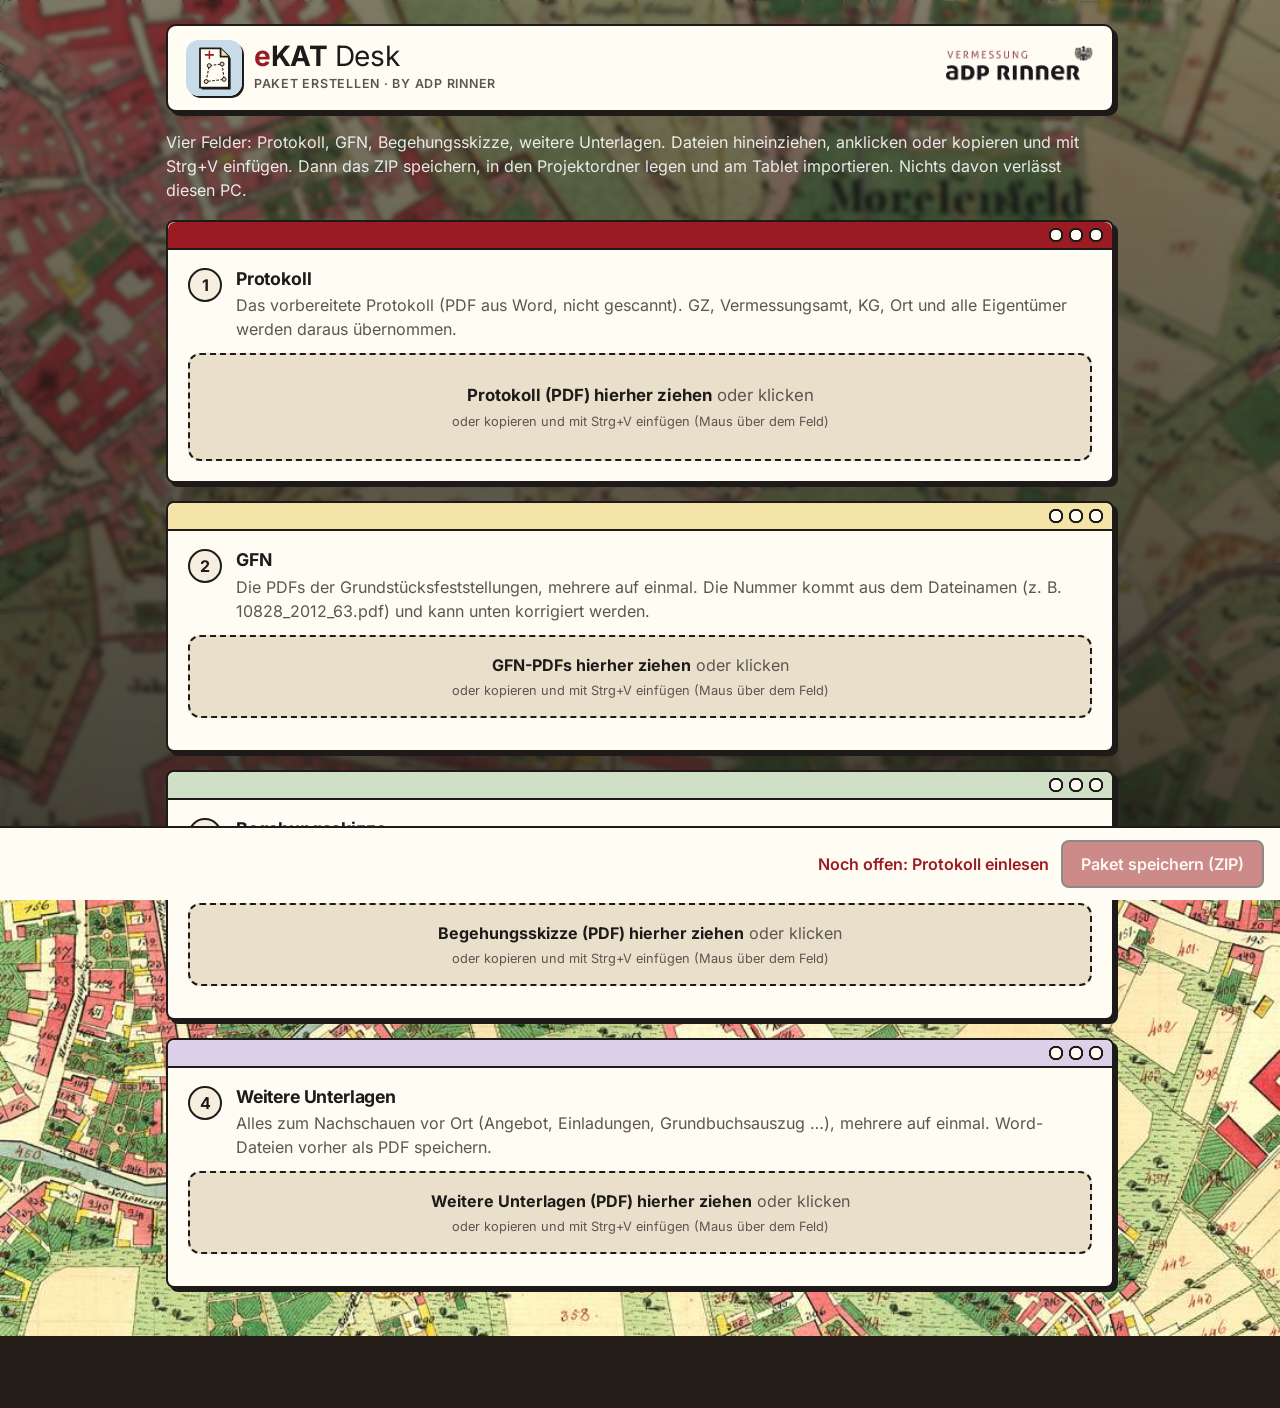
==== buero/index.html @ 71c41624 "Apps umbenannt: eKAT Field und eKAT Desk, neue Logos, by ADP Rinner (0.9.17) Co-Authored-By: Claude " ====
<!doctype html>
<html lang="de" data-theme="light">
<head>
<meta charset="utf-8">
<meta name="viewport" content="width=device-width, initial-scale=1, viewport-fit=cover">
<title>eKAT Desk</title>
<meta name="application-name" content="eKAT Desk">
<meta name="apple-mobile-web-app-title" content="eKAT Desk">
<meta name="theme-color" content="#9b1b22">
<meta name="color-scheme" content="light only">
<link rel="manifest" href="manifest.webmanifest">
<link rel="icon" href="icon.svg" type="image/svg+xml">
<link rel="apple-touch-icon" href="icon-192.png">
<link rel="stylesheet" href="../grenzverhandlung-app-0.1_v2/styles.css">
<link rel="stylesheet" href="../grenzverhandlung-app-0.1_v2/retro.css">
<style>
  body { background: #241c16 url(../grenzverhandlung-app-0.1_v2/assets/hintergrund.jpg) center / cover no-repeat fixed; }
  body::before { content: ""; position: fixed; inset: 0; height: auto; z-index: 0; pointer-events: none; background: linear-gradient(180deg, rgba(20,16,14,.55), rgba(20,16,14,.82)); -webkit-backdrop-filter: blur(2.5px); backdrop-filter: blur(2.5px); }
  .pk { position: relative; z-index: 1; }
  .pk-head { background: var(--surface); border: 2px solid var(--edge); box-shadow: var(--hard); border-radius: var(--radius); padding: 14px 18px; }
  .pk > p.muted { color: rgba(255,255,255,.88); }
  .pk { max-width: 980px; margin: 0 auto; padding: 24px 16px 120px; display: flex; flex-direction: column; gap: 18px; }
  .pk-head { display: flex; gap: 18px; align-items: center; flex-wrap: wrap; }
  .pk-head .brand-row { flex: 1 1 auto; }
  .pk-head h1 { margin: 2px 0 0; font-size: 1.5rem; }
  .pk h2 { margin: 0 0 4px; font-size: 1.1rem; }
  .pk .card { display: flex; flex-direction: column; gap: 12px; }
  .pk-table { width: 100%; border-collapse: collapse; }
  .pk-table th { text-align: left; font-size: .78rem; color: var(--muted); font-weight: 600; padding: 0 6px 4px; }
  .pk-table td { padding: 3px; vertical-align: middle; }
  .pk-table input, .pk-table select { width: 100%; min-height: 40px; padding: 6px 8px; border: 1px solid var(--line); border-radius: 8px; background: var(--surface); color: var(--ink); font: inherit; font-size: .92rem; }
  .pk-table .x { width: 44px; }
  .pk-table .x button { width: 40px; height: 40px; border: 0; background: none; color: var(--muted); cursor: pointer; font-size: 1.1rem; border-radius: 8px; }
  .pk-table .x button:hover { background: var(--crit-soft); color: var(--crit); }
  .drop { border: 2px dashed var(--line); border-radius: 12px; padding: 16px; text-align: center; color: var(--muted); cursor: pointer; background: var(--surface-2); }
  .drop.over { border-color: var(--brand); background: var(--brand-soft); color: var(--ink); }
  .drop strong { color: var(--ink); }
  .file-chip { display: inline-flex; gap: 8px; align-items: center; padding: 6px 10px; border-radius: 99px; background: var(--good-soft); color: var(--good); font-weight: 600; font-size: .85rem; max-width: 100%; overflow: hidden; text-overflow: ellipsis; white-space: nowrap; }
  .pk-bar { position: fixed; left: 0; right: 0; bottom: 0; background: var(--surface); border-top: 1px solid var(--line); padding: 12px 16px calc(env(safe-area-inset-bottom, 0px) + 12px); display: flex; gap: 12px; justify-content: flex-end; align-items: center; z-index: 10; }
  .pk-bar .muted { flex: 1; font-size: .88rem; }
  .pk-err { color: var(--crit); font-weight: 600; }
  .pk-scroll { overflow-x: auto; }
  .pk-scroll .pk-table { min-width: 840px; }
  textarea.paste { width: 100%; min-height: 90px; font: .88rem var(--mono); padding: 8px; border: 1px solid var(--line); border-radius: 8px; background: var(--surface); color: var(--ink); }
  .pk .card > * { align-self: stretch; width: 100%; box-sizing: border-box; }
  .step-h { display: flex; gap: 14px; align-items: flex-start; }
  .step-n { flex: none; width: 34px; height: 34px; border-radius: 50%; display: grid; place-items: center; font-weight: 700; background: var(--surface-2); border: 2px solid var(--edge); }
  .step.done .step-n { background: var(--good); border-color: var(--good); color: #fff; font-size: 0; }
  .step.done .step-n::after { content: "✓"; font-size: 1.05rem; }
  .drop.big { padding: 28px 16px; font-size: 1.05rem; }
  .drop .small { font-size: .85rem; }
  .drop:hover, .drop:focus-visible { border-color: var(--brand); }
  .drop .hint { display: block; font-size: .8rem; margin-top: 4px; }
  .pk-list { list-style: none; margin: 0; padding: 0; display: flex; flex-direction: column; gap: 6px; }
  .pk-list li { display: flex; gap: 8px; align-items: center; padding: 6px 6px 6px 10px; border: 1px solid var(--line); border-radius: 10px; background: var(--surface); flex-wrap: wrap; }
  .pk-list li .tag { font-size: .75rem; font-weight: 700; text-transform: uppercase; letter-spacing: .04em; color: var(--muted); min-width: 70px; }
  .pk-list li input { flex: 1 1 160px; min-height: 40px; padding: 6px 8px; border: 1px solid var(--line); border-radius: 8px; background: var(--surface); color: var(--ink); font: inherit; font-size: .92rem; }
  .pk-list li input.nr { flex: 0 1 190px; font-weight: 600; }
  .pk-list li .fn { font-size: .8rem; color: var(--muted); max-width: 220px; overflow: hidden; text-overflow: ellipsis; white-space: nowrap; }
  .pk-list li button.x { width: 40px; height: 40px; border: 0; background: none; color: var(--muted); cursor: pointer; font-size: 1.1rem; border-radius: 8px; }
  .pk-list li button.x:hover { background: var(--crit-soft); color: var(--crit); }
  .sum { display: grid; grid-template-columns: max-content 1fr; gap: 4px 16px; font-size: .95rem; }
  .sum dt { color: var(--muted); }
  .sum dd { margin: 0; font-weight: 600; }
  .ppl { margin: 8px 0 0; padding-left: 20px; columns: 2; column-gap: 28px; font-size: .9rem; }
  @media (max-width: 640px) { .ppl { columns: 1; } }
  .ppl li { break-inside: avoid; margin-bottom: 2px; }
  .ppl .muted { font-size: .82rem; }
</style>
</head>
<body>
<div class="pk">
  <div class="pk-head">
    <div class="brand-row">
      <div class="ekat"><img src="icon.svg" alt="" width="56" height="56"><div><div class="ekat-name"><span class="ekat-e">e</span>KAT <span class="ekat-app">Desk</span></div><div class="ekat-by">Paket erstellen · by ADP Rinner</div></div></div>
      <img class="adp" src="../grenzverhandlung-app-0.1_v2/assets/logo.png" alt="Vermessung ADP Rinner" width="155" height="46">
    </div>
  </div>
  <p class="muted" style="margin:0">Vier Felder: Protokoll, GFN, Begehungsskizze, weitere Unterlagen. Dateien hineinziehen, anklicken oder kopieren und mit Strg+V einfügen. Dann das ZIP speichern, in den Projektordner legen und am Tablet importieren. Nichts davon verlässt diesen PC.</p>

  <section class="card step" id="st-prot">
    <div class="step-h"><span class="step-n">1</span><div><h2>Protokoll</h2><p class="muted" style="margin:0">Das vorbereitete Protokoll (PDF aus Word, nicht gescannt). GZ, Vermessungsamt, KG, Ort und alle Eigentümer werden daraus übernommen.</p></div></div>
    <div class="drop big" id="drop-prot"><strong>Protokoll (PDF) hierher ziehen</strong> oder klicken</div>
    <div id="prot-sum" hidden></div>
  </section>

  <section class="card step" id="st-gfn">
    <div class="step-h"><span class="step-n">2</span><div><h2>GFN</h2><p class="muted" style="margin:0">Die PDFs der Grundstücksfeststellungen, mehrere auf einmal. Die Nummer kommt aus dem Dateinamen (z. B. 10828_2012_63.pdf) und kann unten korrigiert werden.</p></div></div>
    <div class="drop" id="drop-beh"><strong>GFN-PDFs hierher ziehen</strong> oder klicken</div>
    <ul class="pk-list" id="beh"></ul>
  </section>

  <section class="card step" id="st-sk">
    <div class="step-h"><span class="step-n">3</span><div><h2>Begehungsskizze</h2><p class="muted" style="margin:0">Eine PDF, auf der am Tablet gezeichnet wird. Optional: ohne Skizze wird am Tablet auf einem leeren Blatt gezeichnet.</p></div></div>
    <div class="drop" id="drop-sk"><strong>Begehungsskizze (PDF) hierher ziehen</strong> oder klicken</div>
    <ul class="pk-list" id="sk"></ul>
  </section>

  <section class="card step" id="st-unt">
    <div class="step-h"><span class="step-n">4</span><div><h2>Weitere Unterlagen</h2><p class="muted" style="margin:0">Alles zum Nachschauen vor Ort (Angebot, Einladungen, Grundbuchsauszug …), mehrere auf einmal. Word-Dateien vorher als PDF speichern.</p></div></div>
    <div class="drop" id="drop-unt"><strong>Weitere Unterlagen (PDF) hierher ziehen</strong> oder klicken</div>
    <ul class="pk-list" id="unt"></ul>
  </section>
</div>
<div class="pk-bar">
  <span class="muted" id="status">Zuerst das Protokoll einlesen.</span>
  <button class="btn ghost" type="button" id="neu" hidden>Nächstes Paket</button>
  <button class="btn primary" type="button" id="save">Paket speichern (ZIP)</button>
</div>
<div id="toast" class="toast" role="status" aria-live="polite" hidden></div>
<script src="../grenzverhandlung-app-0.1_v2/libs/jszip.min.js"></script>
<script src="../grenzverhandlung-app-0.1_v2/libs/pdf.min.js"></script>
<script src="../grenzverhandlung-app-0.1_v2/paket.js"></script>
</body>
</html>
---- grenzverhandlung-app-0.1_v2/styles.css ----
/* ADP Rinner – Digitale Grenzverhandlung
   Layout: weiße Kopfzeile mit Logo, Ablauf-Leiste links, Inhalt als Karten, feste Aktionsleiste unten.
   Firmenfarben: Rot, Schwarz, warmes Grau; Rot nur für Aktionen, Grenzpunkte und Hinweise. */
@font-face { font-family: "Inter"; font-weight: 400; font-style: normal; font-display: swap; src: url(fonts/inter-latin-400-normal.woff2) format("woff2"); }
@font-face { font-family: "Inter"; font-weight: 600; font-style: normal; font-display: swap; src: url(fonts/inter-latin-600-normal.woff2) format("woff2"); }
@font-face { font-family: "Inter"; font-weight: 700; font-style: normal; font-display: swap; src: url(fonts/inter-latin-700-normal.woff2) format("woff2"); }

:root {
  --brand: #9b1b22;
  --brand-ink: #ffffff;
  --brand-soft: #f7e8e9;
  --brand-line: #e7c3c6;
  --bg: #f3f2ef;
  --surface: #ffffff;
  --surface-2: #faf9f7;
  --ink: #1a1a1a;
  --muted: #5f5c58;
  --line: #e0ddd8;
  --good: #1d7a43;
  --good-soft: #e4f3ea;
  --warn: #9a5b00;
  --warn-soft: #fcf0dc;
  --crit: #b3261e;
  --crit-soft: #fbe5e3;
  --info-soft: #eef1f3;
  --shadow: 0 1px 2px rgba(26,26,26,.06), 0 4px 16px rgba(26,26,26,.06);
  --font: "Inter", system-ui, -apple-system, "Segoe UI", Roboto, sans-serif;
  --mono: ui-monospace, "Roboto Mono", "Cascadia Mono", Consolas, monospace;
  --radius: 14px;
  color-scheme: light;
}
@media (prefers-color-scheme: dark) {
  :root:not([data-theme="light"]) {
    --brand: #e0575f; --brand-ink: #1a0d0e; --brand-soft: #3a1c1f; --brand-line: #6a2c31;
    --bg: #141414; --surface: #1e1e1e; --surface-2: #232322; --ink: #f1efec; --muted: #b3aea8; --line: #34322f;
    --good: #6fd096; --good-soft: #17301f; --warn: #f0b45a; --warn-soft: #3a2b12; --crit: #ff8a80; --crit-soft: #3d1b1b; --info-soft: #262a2d;
    --shadow: 0 1px 2px rgba(0,0,0,.4), 0 4px 16px rgba(0,0,0,.3);
    color-scheme: dark;
  }
}
:root[data-theme="dark"] {
  --brand: #e0575f; --brand-ink: #1a0d0e; --brand-soft: #3a1c1f; --brand-line: #6a2c31;
  --bg: #141414; --surface: #1e1e1e; --surface-2: #232322; --ink: #f1efec; --muted: #b3aea8; --line: #34322f;
  --good: #6fd096; --good-soft: #17301f; --warn: #f0b45a; --warn-soft: #3a2b12; --crit: #ff8a80; --crit-soft: #3d1b1b; --info-soft: #262a2d;
  --shadow: 0 1px 2px rgba(0,0,0,.4), 0 4px 16px rgba(0,0,0,.3);
  color-scheme: dark;
}

* { box-sizing: border-box; }
html { height: 100%; }
body { min-height: 100%; }
body { margin: 0; background: var(--bg); color: var(--ink); font: 16px/1.5 var(--font); -webkit-tap-highlight-color: transparent; -webkit-font-smoothing: antialiased; }
button, input, select, textarea { font: inherit; color: inherit; }
:focus-visible { outline: 3px solid var(--brand); outline-offset: 2px; }
[hidden] { display: none !important; }
h1, h2, h3 { line-height: 1.2; text-wrap: balance; margin: 0; letter-spacing: -0.01em; }
h1 { font-size: 1.75rem; font-weight: 700; }
h2 { font-size: 1.2rem; font-weight: 700; }
h3 { font-size: 1rem; font-weight: 600; }
p { margin: 0; }
.muted { color: var(--muted); }
.mono { font-family: var(--mono); font-variant-numeric: tabular-nums; }
.eyebrow { font-size: .72rem; font-weight: 700; letter-spacing: .1em; text-transform: uppercase; color: var(--brand); }
svg { flex: none; }

/* ---------- Kopfzeile ---------- */
.topbar { position: sticky; top: env(safe-area-inset-top, 0px); z-index: 30; display: flex; align-items: center; gap: 14px;
  padding: 10px max(16px, env(safe-area-inset-right, 0px)) 10px max(16px, env(safe-area-inset-left, 0px));
  background: var(--surface); border-bottom: 1px solid var(--line); }
body::before { content: ""; position: fixed; inset: 0 0 auto; height: env(safe-area-inset-top, 0px); z-index: 31; background: var(--surface); }
.is-start .topbar, .is-start .stepper, .is-start .actionbar { display: none !important; }
.icon-btn { width: 44px; height: 44px; border-radius: 12px; border: 1px solid var(--line); background: var(--surface); display: grid; place-items: center; cursor: pointer; }
.icon-btn:hover { border-color: var(--brand); color: var(--brand); }
.logo-chip { background: #fff; border-radius: 8px; padding: 4px 6px; display: inline-flex; }
.logo-chip img { height: 34px; width: auto; display: block; }
.topbar-title { display: flex; flex-direction: column; min-width: 0; flex: 1; padding-left: 14px; border-left: 1px solid var(--line); }
.topbar-title strong { font-size: 1.05rem; white-space: nowrap; overflow: hidden; text-overflow: ellipsis; }
.topbar-title span { font-size: .85rem; white-space: nowrap; overflow: hidden; text-overflow: ellipsis; }
.net { display: inline-flex; align-items: center; gap: 6px; font-size: .8rem; color: var(--muted); }
.net .dot { width: 10px; height: 10px; border-radius: 50%; background: var(--good); }
.net.off .dot { background: var(--warn); }
@media (max-width: 720px) { .logo-chip { display: none; } .topbar-title { border-left: 0; padding-left: 0; } .net-label { display: none; } }

/* ---------- Grundlayout ---------- */
.shell { display: flex; min-height: calc(100% - 66px); }
.stepper { flex: none; width: 272px; padding: 18px 12px 120px; border-right: 1px solid var(--line); background: var(--surface); display: flex; flex-direction: column; gap: 2px; position: sticky; top: 66px; align-self: flex-start; height: calc(100vh - 66px); overflow-y: auto; }
.stepper .progress { margin: 0 8px 14px; }
.stepper .progress-label { display: flex; justify-content: space-between; font-size: .8rem; color: var(--muted); margin-bottom: 6px; }
.bar { height: 8px; border-radius: 99px; background: var(--line); overflow: hidden; }
.bar > span { display: block; height: 100%; background: var(--brand); border-radius: 99px; transition: width .3s; }
.step { position: relative; display: flex; align-items: center; gap: 12px; text-align: left; min-height: 54px; padding: 8px 10px; border: 0; border-radius: 12px; background: transparent; cursor: pointer; }
.step:hover { background: var(--surface-2); }
.step .ico { width: 36px; height: 36px; border-radius: 10px; display: grid; place-items: center; background: var(--surface-2); border: 1px solid var(--line); color: var(--muted); }
.step .ico svg { width: 20px; height: 20px; }
.step .txt { display: flex; flex-direction: column; min-width: 0; }
.step .txt b { font-weight: 600; font-size: .95rem; }
.step .txt small { color: var(--muted); font-size: .78rem; white-space: nowrap; overflow: hidden; text-overflow: ellipsis; }
.step.on { background: var(--brand-soft); }
.step.on .ico { background: var(--brand); border-color: var(--brand); color: var(--brand-ink); }
.step.on .txt b { color: var(--brand); }
.step.done .ico { background: var(--good-soft); border-color: transparent; color: var(--good); }
.step .tick { position: absolute; left: 36px; top: 6px; width: 16px; height: 16px; border-radius: 50%; background: var(--good); color: #fff; font-size: 10px; display: none; place-items: center; font-weight: 800; }
.step.done .tick { display: grid; }
.main { flex: 1; min-width: 0; padding-block: 24px 120px; padding-left: max(16px, env(safe-area-inset-left, 0px)); padding-right: max(16px, env(safe-area-inset-right, 0px)); }
.main > .page { max-width: 1080px; margin: 0 auto; display: flex; flex-direction: column; gap: 18px; }
@media (min-width: 821px) { .main { padding-left: 32px; padding-right: max(32px, env(safe-area-inset-right, 0px)); } }
@media (max-width: 820px) {
  .shell { flex-direction: column; }
  .stepper { position: static; height: auto; width: auto; align-self: stretch; flex-direction: row; overflow-x: auto; border-right: 0; border-bottom: 1px solid var(--line); padding: 8px 12px; }
  .stepper .progress { display: none; }
  .step { flex: none; min-height: 48px; }
  .step .txt small { display: none; }
}

/* ---------- Aktionsleiste ---------- */
.actionbar { position: fixed; left: 0; right: 0; bottom: 0; z-index: 25; display: flex; align-items: center; justify-content: space-between; gap: 12px;
  padding: 12px max(16px, env(safe-area-inset-right, 0px)) calc(12px + env(safe-area-inset-bottom, 0px)) max(16px, env(safe-area-inset-left, 0px));
  background: color-mix(in srgb, var(--surface) 92%, transparent); backdrop-filter: blur(8px); border-top: 1px solid var(--line); }
@media (min-width: 821px) { .actionbar { left: 272px; } }
.actionbar .muted { font-size: .9rem; text-align: center; flex: 1; }

/* ---------- Bausteine ---------- */
.page-head { display: flex; flex-wrap: wrap; justify-content: space-between; align-items: flex-end; gap: 12px; }
.page-head .lead { color: var(--muted); max-width: 68ch; margin-top: 6px; }
.card { background: var(--surface); border: 1px solid var(--line); border-radius: var(--radius); padding: 20px; box-shadow: var(--shadow); }
.card.flat { box-shadow: none; }
.card-head { display: flex; justify-content: space-between; align-items: center; gap: 12px; margin-bottom: 14px; flex-wrap: wrap; }
.stack { display: flex; flex-direction: column; gap: 14px; }
.row { display: flex; flex-wrap: wrap; gap: 10px; align-items: center; }
.grid2 { display: grid; grid-template-columns: repeat(auto-fill, minmax(min(100%, 380px), 1fr)); gap: 14px; }
.grid3 { display: grid; grid-template-columns: repeat(auto-fill, minmax(min(100%, 230px), 1fr)); gap: 14px; }
.grid4 { display: grid; grid-template-columns: repeat(auto-fill, minmax(min(100%, 200px), 1fr)); gap: 14px; }

.btn { min-height: 46px; padding: 10px 18px; border-radius: 12px; border: 1px solid var(--line); background: var(--surface); cursor: pointer; font-weight: 600; display: inline-flex; align-items: center; justify-content: center; gap: 8px; text-decoration: none; color: var(--ink); white-space: nowrap; }
.btn:hover { border-color: var(--ink); }
.btn svg { width: 18px; height: 18px; }
.btn.primary { background: var(--brand); border-color: var(--brand); color: var(--brand-ink); }
.btn.primary:hover { filter: brightness(1.08); }
.btn.dark { background: var(--ink); border-color: var(--ink); color: var(--surface); }
.btn.ghost { background: transparent; }
.btn.danger { border-color: var(--crit); color: var(--crit); background: transparent; }
.btn.big { min-height: 56px; padding: 14px 24px; font-size: 1.05rem; border-radius: 14px; }
.btn.icon { width: 46px; padding: 0; font-size: 1.3rem; }
.btn.small { min-height: 38px; padding: 6px 12px; font-size: .9rem; border-radius: 10px; }
.btn:disabled { opacity: .45; cursor: not-allowed; filter: none; }

.pill { display: inline-flex; align-items: center; gap: 6px; padding: 4px 11px; border-radius: 999px; font-size: .78rem; font-weight: 700; background: var(--info-soft); color: var(--muted); white-space: nowrap; }
.pill::before { content: ""; width: 7px; height: 7px; border-radius: 50%; background: currentColor; }
.pill.good { background: var(--good-soft); color: var(--good); }
.pill.warn { background: var(--warn-soft); color: var(--warn); }
.pill.crit { background: var(--crit-soft); color: var(--crit); }
.pill.brand { background: var(--brand-soft); color: var(--brand); }

.notice { display: flex; gap: 12px; align-items: flex-start; border-radius: 12px; padding: 14px 16px; background: var(--warn-soft); }
.notice.info { background: var(--info-soft); }
.notice.good { background: var(--good-soft); }
.notice.brand { background: var(--brand-soft); }
.notice svg { width: 22px; height: 22px; margin-top: 1px; }
.notice > div { display: flex; flex-direction: column; gap: 4px; min-width: 0; }

/* Formulare */
.form-grid { display: grid; grid-template-columns: repeat(auto-fill, minmax(min(100%, 220px), 1fr)); gap: 14px 16px; }
.field { display: flex; flex-direction: column; gap: 5px; min-width: 0; }
.field label, .lbl { font-size: .78rem; font-weight: 600; color: var(--muted); letter-spacing: .02em; }
input[type=text], input[type=date], input[type=time], select, textarea { width: 100%; min-height: 46px; padding: 10px 12px; border: 1px solid var(--line); border-radius: 10px; background: var(--surface); }
input:focus, select:focus, textarea:focus { border-color: var(--brand); outline: none; box-shadow: 0 0 0 3px var(--brand-soft); }
textarea { min-height: 130px; resize: vertical; line-height: 1.55; }
input:disabled, select:disabled, textarea:disabled { background: var(--surface-2); color: var(--muted); }
.check { display: inline-flex; align-items: center; gap: 10px; min-height: 44px; cursor: pointer; font-weight: 500; }
.check input { width: 22px; height: 22px; accent-color: var(--brand); }
.check.small { font-size: .9rem; }
.inline-time { display: flex; gap: 8px; }
.inline-time input { flex: 1; }

/* Schalter */
.switch { position: relative; display: inline-flex; align-items: center; gap: 10px; cursor: pointer; font-weight: 600; min-height: 44px; }
.switch input { position: absolute; opacity: 0; width: 1px; height: 1px; }
.switch .track { width: 52px; height: 30px; border-radius: 99px; background: var(--line); position: relative; transition: background .15s; flex: none; }
.switch .track::after { content: ""; position: absolute; left: 3px; top: 3px; width: 24px; height: 24px; border-radius: 50%; background: #fff; box-shadow: 0 1px 3px rgba(0,0,0,.3); transition: transform .15s; }
.switch input:checked + .track { background: var(--good); }
.switch input:checked + .track::after { transform: translateX(22px); }
.switch input:focus-visible + .track { outline: 3px solid var(--brand); outline-offset: 2px; }
.switch input:disabled + .track { opacity: .5; }

/* Segmente */
.seg { display: inline-flex; border: 1px solid var(--line); border-radius: 12px; overflow: hidden; background: var(--surface); }
.seg button { min-height: 44px; min-width: 46px; padding: 6px 12px; border: 0; background: transparent; cursor: pointer; font-weight: 600; display: inline-flex; align-items: center; gap: 6px; }
.seg button svg { width: 18px; height: 18px; }
.seg button + button { border-left: 1px solid var(--line); }
.seg button.on { background: var(--ink); color: var(--surface); }
.seg button:disabled { opacity: .5; cursor: not-allowed; }

/* ---------- Startbildschirm ---------- */
.start { position: fixed; inset: 0; overflow-y: auto; background: #241c16 url(assets/hintergrund.jpg) center / cover no-repeat; }
.start::before { content: ""; position: fixed; inset: 0; background: linear-gradient(180deg, rgba(20,16,14,.55), rgba(20,16,14,.82)); pointer-events: none; }
.start-inner { position: relative; min-height: 100%; display: flex; flex-direction: column; align-items: center; justify-content: center; gap: 20px;
  padding: calc(env(safe-area-inset-top, 0px) + 32px) max(16px, env(safe-area-inset-right, 0px)) calc(env(safe-area-inset-bottom, 0px) + 32px) max(16px, env(safe-area-inset-left, 0px)); }
.start-card { width: min(720px, 100%); background: rgba(255,255,255,.97); color: #1a1a1a; border-radius: 20px; box-shadow: 0 24px 60px rgba(0,0,0,.45); overflow: hidden; }
.start-card .head { padding: 28px 28px 20px; border-top: 6px solid #9b1b22; display: flex; flex-direction: column; gap: 14px; }
.start-card .head img { width: 240px; max-width: 70%; height: auto; }
.start-card h1 { color: #1a1a1a; font-size: 1.6rem; }
.start-card .muted { color: #5f5c58; }
.start-card .list { padding: 0 20px 8px; display: flex; flex-direction: column; gap: 10px; max-height: 46vh; overflow-y: auto; }
.gz-item { display: grid; grid-template-columns: auto 1fr auto; gap: 14px; align-items: center; width: 100%; text-align: left; padding: 14px 16px; border-radius: 14px; border: 1px solid #e0ddd8; background: #fff; cursor: pointer; color: #1a1a1a; }
.gz-item:hover { border-color: #9b1b22; box-shadow: 0 0 0 3px #f7e8e9; }
.gz-item .gz-badge { width: 52px; height: 52px; border-radius: 12px; background: #f7e8e9; color: #9b1b22; display: grid; place-items: center; }
.gz-item .gz-badge svg { width: 26px; height: 26px; }
.gz-item .gz { font-family: var(--mono); font-weight: 700; font-size: 1.2rem; }
.gz-item .meta { font-size: .88rem; color: #5f5c58; }
.gz-item .pill { justify-self: end; }
.start-card .foot { padding: 16px 20px 22px; display: flex; flex-wrap: wrap; gap: 10px; border-top: 1px solid #eeeae5; background: #faf9f7; }
.start-card .foot .btn { color: #1a1a1a; background: #fff; border-color: #e0ddd8; }
.start-card .foot .btn.primary { background: #9b1b22; border-color: #9b1b22; color: #fff; }
.start-card .empty { margin: 0 20px 12px; padding: 22px; border: 2px dashed #e0ddd8; border-radius: 14px; color: #5f5c58; text-align: center; }
.start-note { color: rgba(255,255,255,.8); font-size: .85rem; text-align: center; max-width: 60ch; }
.start-note a { color: #fff; }
.start details { width: min(720px, 100%); color: #fff; }
.start details summary { cursor: pointer; font-weight: 600; text-align: center; }
.start details .card { margin-top: 10px; color: var(--ink); }

/* ---------- Übersicht ---------- */
.hero { display: grid; grid-template-columns: minmax(0, 1.4fr) minmax(0, 1fr); gap: 0; padding: 0; overflow: hidden; }
.hero .info { padding: 24px; display: flex; flex-direction: column; gap: 14px; }
.hero .gzbig { font-family: var(--mono); font-size: 2rem; font-weight: 700; letter-spacing: -0.02em; }
.hero dl { display: grid; grid-template-columns: auto 1fr; gap: 6px 16px; margin: 0; font-size: .95rem; }
.hero dt { color: var(--muted); }
.hero dd { margin: 0; font-weight: 600; }
.hero .preview { background: var(--surface-2); border-left: 1px solid var(--line); display: grid; place-items: center; min-height: 240px; cursor: pointer; position: relative; }
.hero .preview img { width: 100%; height: 100%; object-fit: contain; padding: 12px; }
.hero .preview .cap { position: absolute; left: 12px; bottom: 12px; }
@media (max-width: 720px) { .hero { grid-template-columns: 1fr; } .hero .preview { border-left: 0; border-top: 1px solid var(--line); } }
.tile { display: flex; flex-direction: column; gap: 10px; text-align: left; cursor: pointer; border: 1px solid var(--line); }
.tile:hover { border-color: var(--ink); }
.tile .top { display: flex; justify-content: space-between; align-items: center; color: var(--muted); font-size: .85rem; font-weight: 600; }
.tile .top svg { width: 20px; height: 20px; }
.tile .num { font-size: 2rem; font-weight: 700; font-variant-numeric: tabular-nums; line-height: 1; }
.tile .num small { font-size: 1rem; color: var(--muted); font-weight: 600; }
.tile.ok .num { color: var(--good); }
.timeline { list-style: none; margin: 0; padding: 0; display: flex; flex-direction: column; }
.timeline li { display: grid; grid-template-columns: 74px 1fr; gap: 12px; padding: 8px 0; border-bottom: 1px solid var(--line); font-size: .92rem; }
.timeline li:last-child { border-bottom: 0; }
.timeline time { color: var(--muted); font-variant-numeric: tabular-nums; }

/* ---------- Personen ---------- */
.person { display: flex; flex-direction: column; gap: 14px; }
.person.absent { opacity: .82; }
.person .who { display: flex; gap: 14px; align-items: center; min-width: 0; }
.avatar { width: 48px; height: 48px; border-radius: 50%; display: grid; place-items: center; font-weight: 700; background: var(--brand-soft); color: var(--brand); flex: none; }
.avatar.rep { background: var(--info-soft); color: var(--muted); }
.person .name { font-weight: 700; font-size: 1.05rem; }
.person .sub { color: var(--muted); font-size: .88rem; }
.person .controls { display: flex; flex-wrap: wrap; gap: 12px 18px; align-items: center; padding-top: 12px; border-top: 1px solid var(--line); }
.person .controls .lbl { margin-right: 4px; }
.person .edit { display: grid; grid-template-columns: repeat(auto-fill, minmax(min(100%, 160px), 1fr)); gap: 10px; }

/* ---------- Behelfe ---------- */
.doc-card { display: flex; flex-direction: column; padding: 0; overflow: hidden; }
.doc-card .thumbwrap { aspect-ratio: 4 / 3; background: var(--surface-2); border-bottom: 1px solid var(--line); display: grid; place-items: center; cursor: zoom-in; position: relative; }
.doc-card .thumbwrap img { width: 100%; height: 100%; object-fit: contain; padding: 10px; }
.doc-card .thumbwrap .open { position: absolute; right: 10px; bottom: 10px; }
.doc-card .body { padding: 14px 16px 16px; display: flex; flex-direction: column; gap: 6px; }
.doc-card .gfn { font-family: var(--mono); font-weight: 700; font-size: 1.1rem; }
.doc-card.add { align-items: center; justify-content: center; min-height: 260px; border: 2px dashed var(--line); box-shadow: none; background: transparent; cursor: pointer; color: var(--muted); font-weight: 600; gap: 8px; }

/* ---------- Skizze ---------- */
.sketch-preview { background: var(--surface-2); border-radius: 12px; border: 1px solid var(--line); display: grid; place-items: center; cursor: pointer; overflow: hidden; }
.sketch-preview img { width: 100%; height: auto; display: block; }
.legend { display: flex; flex-wrap: wrap; gap: 8px; }
.legend span { font-size: .82rem; padding: 4px 10px; border-radius: 99px; background: var(--surface-2); border: 1px solid var(--line); }

/* Prüfliste */
.checklist { list-style: none; margin: 0; padding: 0; display: grid; grid-template-columns: repeat(auto-fill, minmax(min(100%, 320px), 1fr)); gap: 8px; }
.checklist li { display: flex; gap: 10px; align-items: center; padding: 10px 12px; border-radius: 10px; background: var(--surface-2); border: 1px solid var(--line); }
.checklist li button { margin-left: auto; }
.checklist .mark { flex: none; width: 24px; height: 24px; border-radius: 50%; display: grid; place-items: center; font-size: .8rem; font-weight: 800; color: #fff; }
.checklist li.ok .mark { background: var(--good); }
.checklist li.bad .mark { background: var(--crit); }

/* Zustimmung */
.owner { display: grid; grid-template-columns: minmax(0, 1fr) auto; gap: 14px; align-items: center; }
.owner .actions { display: flex; flex-wrap: wrap; gap: 8px; justify-content: flex-end; }
@media (max-width: 760px) { .owner { grid-template-columns: 1fr; } .owner .actions { justify-content: flex-start; } }
.steps-visual { display: grid; grid-template-columns: repeat(auto-fit, minmax(min(100%, 200px), 1fr)); gap: 12px; counter-reset: s; list-style: none; padding: 0; margin: 0; }
.steps-visual li { counter-increment: s; background: var(--surface); border: 1px solid var(--line); border-radius: 12px; padding: 14px; display: flex; flex-direction: column; gap: 6px; font-size: .92rem; }
.steps-visual li::before { content: counter(s); width: 28px; height: 28px; border-radius: 50%; background: var(--ink); color: var(--surface); display: grid; place-items: center; font-weight: 700; font-size: .85rem; }
.hash { font-family: var(--mono); font-size: .8rem; word-break: break-all; }
.panel { border: 2px solid var(--brand); }
.kv { width: 100%; border-collapse: collapse; }
.kv th, .kv td { text-align: left; padding: 10px 0; border-bottom: 1px solid var(--line); vertical-align: top; }
.kv th { width: 200px; color: var(--muted); font-weight: 600; font-size: .9rem; }
.kv tr:last-child th, .kv tr:last-child td { border-bottom: 0; }

/* ---------- Viewer ---------- */
.viewer { position: fixed; inset: 0; z-index: 50; background: #5d5a56; display: flex; flex-direction: column; }
.viewer-bar, .viewer-tools { display: flex; flex-wrap: wrap; gap: 8px; align-items: center; background: var(--surface); border-bottom: 1px solid var(--line);
  padding: 8px max(12px, env(safe-area-inset-right, 0px)) 8px max(12px, env(safe-area-inset-left, 0px)); }
.viewer-bar { padding-top: calc(env(safe-area-inset-top, 0px) + 8px); }
.v-title { flex: 1; min-width: 120px; white-space: nowrap; overflow: hidden; text-overflow: ellipsis; }
.v-pages, .v-zoom { display: flex; gap: 6px; align-items: center; }
#v-zoomlabel, #v-pageinfo { min-width: 58px; text-align: center; font-variant-numeric: tabular-nums; font-weight: 600; }
.symbol-select { width: auto; min-width: 200px; }
.swatch { position: relative; width: 46px; }
.swatch::after { content: ""; position: absolute; inset: 11px; border-radius: 50%; background: var(--sw); }
.seg .swatch.on { background: var(--surface-2); }
.swatch.on::after { box-shadow: 0 0 0 3px var(--surface), 0 0 0 5px var(--ink); }
.viewer-stage { flex: 1; overflow: hidden; position: relative; touch-action: none; }
.sheet { position: absolute; left: 0; top: 0; transform-origin: 0 0; box-shadow: 0 6px 30px rgba(0,0,0,.35); background: #fff; }
.sheet canvas { position: absolute; left: 0; top: 0; }
#v-pdf { position: relative; }
.v-hint { position: absolute; left: 50%; top: 14px; transform: translateX(-50%); background: rgba(26,26,26,.85); color: #fff; padding: 8px 14px; border-radius: 99px; font-size: .88rem; pointer-events: none; white-space: nowrap; }
.textbox { position: fixed; left: 50%; bottom: calc(env(safe-area-inset-bottom, 0px) + 24px); transform: translateX(-50%); z-index: 60; display: flex; gap: 8px; background: var(--surface); padding: 10px; border-radius: 14px; box-shadow: 0 8px 30px rgba(0,0,0,.3); width: min(560px, calc(100% - 32px)); }
.textbox input { flex: 1; }

.toast { position: fixed; left: 50%; bottom: calc(env(safe-area-inset-bottom, 0px) + 90px); transform: translateX(-50%); z-index: 80; background: var(--ink); color: var(--surface); padding: 12px 18px; border-radius: 12px; font-weight: 600; max-width: calc(100% - 32px); box-shadow: 0 8px 24px rgba(0,0,0,.25); }
@media (prefers-reduced-motion: reduce) { * { transition: none !important; } }
@media (max-width: 560px) {
  #topbar-status { display: none; }
  .actionbar .muted { display: none; }
  .actionbar .btn { flex: 1; }
  h1 { font-size: 1.5rem; }
  .hero .gzbig { font-size: 1.6rem; }
}

/* GFN-Liste bei der Eröffnung */
.gfn-list { list-style: none; margin: 0; padding: 0; display: flex; flex-direction: column; }
.gfn-list li { display: flex; align-items: center; justify-content: space-between; gap: 12px; padding: 6px 0; border-top: 1px solid var(--line); }
.gfn-list li:first-child { border-top: 0; }
.gfn-list .check { flex: 1; min-width: 0; }

/* Unterschriftenfeld (Stift) */
.sigpad { position: fixed; inset: 0; z-index: 70; background: rgba(20,16,14,.6); display: grid; place-items: center; padding: 16px; }
.sigpad-box { width: min(900px, 100%); background: var(--surface); border-radius: 18px; padding: 20px; display: flex; flex-direction: column; gap: 14px; box-shadow: 0 24px 60px rgba(0,0,0,.4); border-top: 6px solid var(--brand); }
.sigpad-head { display: flex; justify-content: space-between; align-items: flex-start; gap: 12px; }
.sigpad-area { position: relative; background: #fff; border: 1px solid var(--line); border-radius: 12px; height: min(42vh, 320px); }
.sigpad-canvas { position: absolute; inset: 0; width: 100%; height: 100%; touch-action: none; cursor: crosshair; z-index: 1; }
.sigpad-line { position: absolute; left: 6%; right: 6%; bottom: 26%; border-bottom: 1.5px solid #c9c4bd; }
.sigpad-x { position: absolute; left: 6%; bottom: calc(26% + 4px); color: #9a948c; font-weight: 700; }
.sig-thumb { max-width: 220px; max-height: 70px; object-fit: contain; background: #fff; border: 1px solid var(--line); border-radius: 8px; padding: 4px; margin-top: 4px; }

/* 0.4: vereinfachte Eröffnung und Skizze */
.opener { display: flex; flex-wrap: wrap; align-items: center; justify-content: space-between; gap: 18px; border-top: 5px solid var(--brand); }
.opener-info { display: flex; flex-direction: column; gap: 6px; min-width: 0; }
.opener .gzbig { font-size: 2rem; font-weight: 700; letter-spacing: -0.02em; font-variant-numeric: tabular-nums; }
.opened { display: flex; align-items: center; gap: 12px; padding: 12px 16px; border-radius: 14px; background: var(--good-soft); color: var(--good); }
.opened svg { width: 26px; height: 26px; }
.opened strong { color: var(--ink); display: block; }
.kopf summary { cursor: pointer; font-weight: 600; color: var(--muted); min-height: 28px; }
button.sketch-preview { position: relative; width: 100%; padding: 0; font: inherit; color: inherit; }
.sketch-cta { position: absolute; right: 14px; bottom: 14px; display: inline-flex; align-items: center; gap: 8px; padding: 12px 18px; border-radius: 999px; background: var(--brand); color: var(--brand-ink); font-weight: 700; box-shadow: 0 6px 18px rgba(0,0,0,.25); }
.sketch-cta svg { width: 18px; height: 18px; }
.seg.big button { min-height: 52px; min-width: 56px; padding: 6px 16px; font-size: 1rem; }
.seg.big .swatch { width: 56px; }
.seg.big .swatch::after { inset: 13px; }
#v-undo { min-height: 52px; }
#v-undo:disabled { opacity: .4; }
@media (max-width: 640px) {
  #v-zoomout, #v-zoomin, #v-zoomlabel { display: none; }
  .viewer-tools { justify-content: space-between; }
  .seg.big button { padding: 6px 10px; }
  #v-undo { padding: 0 12px; font-size: 0; gap: 0; }
  #v-undo svg { width: 22px; height: 22px; }
  .opener .gzbig { font-size: 1.6rem; }
  .opener-action, .opener-action .btn { width: 100%; }
}

/* ---------- 0.5 Unterlagen ---------- */
.docs-btn { gap: 8px; }
.docs-count { min-width: 22px; height: 22px; padding: 0 6px; border-radius: 99px; background: var(--brand); color: var(--brand-ink); font-size: .75rem; font-weight: 700; display: inline-grid; place-items: center; }
.docs-count[hidden] { display: none; }
.docs-sheet { position: fixed; inset: 0; z-index: 45; display: flex; justify-content: flex-end; }
.docs-backdrop { position: absolute; inset: 0; background: rgba(0,0,0,.35); }
.docs-panel { position: relative; width: min(440px, 100%); height: 100%; background: var(--surface); box-shadow: -8px 0 30px rgba(0,0,0,.2); display: flex; flex-direction: column;
  padding: calc(env(safe-area-inset-top, 0px) + 16px) 16px calc(env(safe-area-inset-bottom, 0px) + 16px); gap: 12px; animation: docs-in .18s ease-out; }
@keyframes docs-in { from { transform: translateX(40px); opacity: 0; } }
.docs-head { display: flex; justify-content: space-between; align-items: flex-start; gap: 12px; }
.docs-head h2 { margin: 0; }
.docs-head p { margin: 2px 0 0; font-size: .85rem; }
.docs-list { flex: 1; overflow-y: auto; display: flex; flex-direction: column; gap: 8px; }
.doc-row { display: flex; gap: 8px; align-items: center; }
.doc-open { flex: 1; min-width: 0; display: flex; gap: 12px; align-items: center; text-align: left; padding: 12px; border: 1px solid var(--line); border-radius: 12px; background: var(--surface-2); color: inherit; font: inherit; cursor: pointer; min-height: 60px; }
.doc-open:hover { border-color: var(--brand); }
.doc-ico { flex: none; width: 40px; height: 40px; border-radius: 10px; background: var(--brand-soft); color: var(--brand); display: grid; place-items: center; }
.doc-txt { display: flex; flex-direction: column; min-width: 0; }
.doc-txt b, .doc-txt small { overflow: hidden; text-overflow: ellipsis; white-space: nowrap; }
.docs-foot { border-top: 1px solid var(--line); padding-top: 12px; }
@media (max-width: 560px) { .docs-label { display: none; } .docs-btn { padding-inline: 10px; } }

/* ---------- 0.5 Fotos, Karten ---------- */
.docs-panel.wide { width: min(620px, 100%); }
.docs-panel .row .btn.big { flex: 1; }
.docs-links { display: flex; flex-direction: column; gap: 8px; }
a.doc-open { text-decoration: none; }
.foto-grid { flex: 1; overflow-y: auto; display: grid; grid-template-columns: repeat(auto-fill, minmax(min(100%, 170px), 1fr)); gap: 12px; align-content: start; }
.foto { margin: 0; border: 1px solid var(--line); border-radius: 12px; overflow: hidden; background: var(--surface-2); display: flex; flex-direction: column; }
.foto-img { padding: 0; border: 0; background: #000; cursor: zoom-in; aspect-ratio: 4 / 3; }
.foto-img img { width: 100%; height: 100%; object-fit: cover; display: block; }
.foto figcaption { display: grid; grid-template-columns: 1fr auto; gap: 6px; padding: 8px; align-items: center; font-size: .8rem; }
.foto figcaption > span { grid-column: 1 / -1; }
.foto figcaption input { min-width: 0; min-height: 40px; padding: 6px 8px; border: 1px solid var(--line); border-radius: 8px; background: var(--surface); color: var(--ink); font: inherit; }
.foto .icon-btn { width: 40px; height: 40px; }
.lightbox { position: fixed; inset: 0; z-index: 70; background: rgba(0,0,0,.92); display: grid; place-items: center; padding: 16px; }
.lightbox img { max-width: 100%; max-height: 100%; object-fit: contain; }
.lightbox .icon-btn { position: absolute; top: calc(env(safe-area-inset-top, 0px) + 12px); right: 12px; }
@media (max-width: 560px) { .topbar .logo-chip { display: none; } }

/* ---------- Löschen am Start ---------- */
.gz-row { display: flex; gap: 8px; align-items: stretch; }
.gz-row .gz-item { flex: 1; min-width: 0; }
.gz-del { height: auto; width: 52px; flex: none; color: #5f5c58; background: #fff; border-color: #e0ddd8; }
.gz-del:hover { color: #b3261e; border-color: #b3261e; }
.confirm-dlg { position: fixed; inset: 0; z-index: 60; display: grid; place-items: center; padding: 16px; }
.confirm-box { position: relative; width: min(460px, 100%); background: var(--surface); color: var(--ink); border-radius: 16px; padding: 20px; box-shadow: 0 20px 60px rgba(0,0,0,.3); display: flex; flex-direction: column; gap: 12px; }
.confirm-box h2 { margin: 0; }
.confirm-box p { margin: 0; }
.confirm-box input { min-height: 48px; padding: 8px 12px; border: 1px solid var(--line); border-radius: 10px; font: 600 1.1rem var(--mono); background: var(--surface); color: var(--ink); }

.name-row { display: flex; flex-wrap: wrap; gap: 6px 10px; align-items: center; }
.pill.invite::before { display: none; }
.pill.invite svg { width: 14px; height: 14px; }

/* ---------- 0.7 Skizze: Werkzeugleiste ---------- */
.viewer-tools { gap: 10px; }
.viewer-tools .seg.big button span { margin-left: 2px; }
.viewer-tools .seg.big button svg { width: 22px; height: 22px; }
.viewer-tools .seg.big button.on { background: var(--brand); color: var(--brand-ink); }
.viewer-tools [data-width].on, .viewer-tools #v-dash.on { background: var(--ink) !important; color: var(--surface) !important; }
.viewer-tools .colors .swatch.on { background: var(--surface-2) !important; }
.seg.big .swatch::after { inset: 12px; border: 2px solid rgba(0,0,0,.25); }
.v-hist { display: inline-flex; gap: 8px; margin-left: auto; }
#v-undo, #v-redo { min-height: 52px; }
#v-redo:disabled { opacity: .4; }
@media (max-width: 900px) {
  .viewer-tools .seg.big button span, #v-undo span, #v-redo span { display: none; }
  #v-undo, #v-redo { padding: 0 12px; gap: 0; }
}
@media (max-width: 640px) {
  .viewer-tools { gap: 6px; }
  .seg.big button { min-width: 44px; padding: 6px 8px; }
  .seg.big .swatch { width: 44px; }
  .seg.big .swatch::after { inset: 10px; }
  .v-hist { margin-left: 0; }
}

/* Schritte vor der Eröffnung gesperrt */
.step.gated { opacity: .5; }
.step.gated .txt small::before { content: '🔒 '; }

/* Vertretung beim Eigentümer */
.person .vertreter { display: flex; flex-wrap: wrap; gap: 10px 18px; align-items: flex-end; padding: 12px; border-radius: 10px; background: var(--surface-2); border: 1px dashed var(--line); }
.person .vertreter .field { flex: 1 1 220px; margin: 0; }
.invite-all { align-items: center; gap: 10px; flex-wrap: wrap; padding: 12px 14px; }
.invite-all svg { width: 18px; height: 18px; }

/* Verhandlungsleiter */
.card.owner.leiter { border-style: dashed; }

/* scharfer Ausschnitt bei starkem Zoom */
#v-detail { pointer-events: none; }
#v-detail[hidden] { display: none; }

/* Signaturprüfung */
.sig-check { display: inline-flex; gap: 6px; align-items: center; font-size: .85rem; color: var(--good); font-weight: 600; }
.sig-check svg { width: 14px; height: 14px; }
.sig-check.warn { color: var(--crit); }
.sig-list { margin: 0; padding-left: 20px; font-size: .9rem; }
.viewer-search { display: flex; flex-wrap: wrap; gap: 8px; align-items: center; padding: 8px 12px; background: var(--surface); border-bottom: 1px solid var(--line); }
.viewer-search[hidden] { display: none; }
.viewer-search input { flex: 1 1 220px; min-width: 0; max-width: 460px; }
#v-shits { min-width: 70px; text-align: center; font-size: .9rem; }
---- grenzverhandlung-app-0.1_v2/retro.css ----
/* Retro-Look im Farbschema ADP Rinner (Rot, Schwarz, Papier).
   Eigene Schicht über styles.css: Fenster mit Titelleiste, harte Schatten, kräftige Konturen. */
:root {
  --brand: #9b1b22; --brand-ink: #fffaf0; --brand-soft: #f6dedb; --brand-line: #1d1a19;
  --bg: #ece5d6; --surface: #fffcf3; --surface-2: #f6efdf; --ink: #1d1a19; --muted: #5d5650; --line: #cfc5b2;
  --edge: #1d1a19; --hard: 4px 4px 0 var(--edge); --hard-s: 2px 2px 0 var(--edge);
  --bar-1: #9b1b22; --bar-2: #3b3533; --bar-3: #d9a7a2; --dot: #fffcf3;
  --good: #1f6b3d; --good-soft: #dcefe0; --warn: #8a5300; --warn-soft: #f8e7c4; --crit: #9b1b22; --crit-soft: #f6dedb; --info-soft: #ebe4d3;
  --shadow: none; --radius: 10px;
}
@media (prefers-color-scheme: dark) {
  :root:not([data-theme="light"]) {
    --brand: #e0575f; --brand-ink: #1b1716; --brand-soft: #3d2120; --bg: #1b1817; --surface: #262220; --surface-2: #2e2927; --ink: #f2ebdd; --muted: #b9afa3; --line: #4a423d;
    --edge: #050404; --bar-1: #b0242c; --bar-2: #4a4340; --bar-3: #7a4c49; --dot: #f2ebdd;
    --good: #7fd29c; --good-soft: #1d3324; --warn: #f0b45a; --warn-soft: #3a2b12; --crit: #ff8a80; --crit-soft: #3d1b1b; --info-soft: #2e2927;
  }
}
:root[data-theme="dark"] {
  --brand: #e0575f; --brand-ink: #1b1716; --brand-soft: #3d2120; --bg: #1b1817; --surface: #262220; --surface-2: #2e2927; --ink: #f2ebdd; --muted: #b9afa3; --line: #4a423d;
  --edge: #050404; --bar-1: #b0242c; --bar-2: #4a4340; --bar-3: #7a4c49; --dot: #f2ebdd;
}
body { background: var(--bg) radial-gradient(rgba(29,26,25,.07) 1px, transparent 1px) 0 0 / 14px 14px; }

/* Fenster: Karte mit Titelleiste und drei Knöpfen */
.card, .start-card, .docs-panel, .confirm-box, .person { position: relative; border: 2px solid var(--edge) !important; box-shadow: var(--hard) !important; border-radius: var(--radius); }
.card { padding-top: 46px; background: var(--surface); }
.card::before, .start-card::before, .docs-panel::before, .confirm-box::before {
  content: ""; position: absolute; left: 0; right: 0; top: 0; height: 26px; border-bottom: 2px solid var(--edge); border-radius: 8px 8px 0 0;
  background:
    radial-gradient(circle at calc(100% - 16px) 50%, var(--dot) 0 5px, var(--edge) 5.5px 7px, transparent 7.5px),
    radial-gradient(circle at calc(100% - 36px) 50%, var(--dot) 0 5px, var(--edge) 5.5px 7px, transparent 7.5px),
    radial-gradient(circle at calc(100% - 56px) 50%, var(--dot) 0 5px, var(--edge) 5.5px 7px, transparent 7.5px),
    var(--bar-1);
}
.page > .card:nth-of-type(3n+2)::before, .grid2 > .card:nth-child(3n+2)::before { background-color: var(--bar-2); }
.page > .card:nth-of-type(3n)::before, .grid2 > .card:nth-child(3n)::before { background-color: var(--bar-3); }
.card.flat { box-shadow: var(--hard-s) !important; }
.card.flat::before { height: 14px; }
.card.flat { padding-top: 30px; }
.person { padding-top: 40px; }
.notice .card, .notice.card { padding-top: 14px; }

/* Start */
.start-card { overflow: visible; background: var(--surface) !important; padding-top: 26px; }
.start-card::before { background-color: var(--bar-1); }
.start-card .head { border-top: 0; }
.start-card .foot { background: var(--surface-2); border-top: 2px solid var(--edge); border-radius: 0 0 8px 8px; }
.start-card .foot .btn { background: var(--surface); color: var(--ink); border-color: var(--edge); }
.gz-item { border: 2px solid var(--edge) !important; box-shadow: var(--hard-s); background: var(--surface) !important; border-radius: 8px; }
.gz-item:hover { box-shadow: 3px 3px 0 var(--brand) !important; transform: translate(-1px, -1px); }
.gz-item .gz-badge { border: 2px solid var(--edge); background: var(--brand-soft); }
.gz-del { border: 2px solid var(--edge) !important; box-shadow: var(--hard-s); background: var(--surface) !important; }
.start-card .empty { border-color: var(--edge); }

/* Knöpfe */
.btn, .icon-btn { border: 2px solid var(--edge); box-shadow: var(--hard-s); border-radius: 8px; background: var(--surface); color: var(--ink); transition: transform .06s, box-shadow .06s; }
.btn:hover:not(:disabled), .icon-btn:hover { transform: translate(-1px, -1px); box-shadow: 3px 3px 0 var(--edge); border-color: var(--edge); color: var(--ink); }
.btn:active:not(:disabled), .icon-btn:active { transform: translate(2px, 2px); box-shadow: none; }
.btn.primary { background: var(--brand); color: var(--brand-ink); border-color: var(--edge); }
.btn.primary:hover:not(:disabled) { color: var(--brand-ink); }
.btn.ghost { background: var(--surface-2); }
.btn.danger { background: var(--surface); color: var(--crit); border-color: var(--edge); }
.btn.danger:not(:disabled) { background: var(--brand); color: var(--brand-ink); }
.btn:disabled { box-shadow: none; opacity: .5; }
.seg { border: 2px solid var(--edge); box-shadow: var(--hard-s); border-radius: 8px; }
.seg button + button { border-left: 2px solid var(--edge); }
.seg button.on { background: var(--brand); color: var(--brand-ink); }

/* Felder */
input[type=text], input[type=date], input[type=time], select, textarea, .pk-table input, .pk-table select, .foto figcaption input, .confirm-box input, textarea.paste {
  border: 2px solid var(--edge) !important; border-radius: 6px !important; background: var(--surface) !important; box-shadow: inset 2px 2px 0 rgba(29,26,25,.08);
}
input:focus, select:focus, textarea:focus { box-shadow: 0 0 0 3px var(--brand-soft), inset 2px 2px 0 rgba(29,26,25,.08) !important; }
.field label, .lbl { text-transform: uppercase; letter-spacing: .08em; font-size: .7rem; color: var(--ink); }
input[type=checkbox] { accent-color: var(--brand); width: 20px; height: 20px; }

/* Kopf, Ablauf, Aktionsleiste */
.topbar { background: var(--surface); border-bottom: 2px solid var(--edge); }
.topbar-title { border-left: 2px solid var(--edge); }
.logo-chip { background: transparent; }
.stepper { background: var(--surface-2); border-right: 2px solid var(--edge); }
.bar { height: 14px; border: 2px solid var(--edge); background: var(--surface); border-radius: 4px; }
.bar > span { border-radius: 0; background: repeating-linear-gradient(90deg, var(--brand) 0 8px, transparent 8px 10px); }
.step { border-radius: 8px; border: 2px solid transparent; }
.step.on { background: var(--surface); border-color: var(--edge); box-shadow: var(--hard-s); }
.step .ico { border: 2px solid var(--edge); border-radius: 6px; background: var(--surface); color: var(--ink); }
.step.on .ico { background: var(--brand); border-color: var(--edge); }
.step.done .ico { background: var(--good-soft); border-color: var(--edge); }
.step .tick { border: 2px solid var(--edge); }
.actionbar { background: var(--surface); border-top: 2px solid var(--edge); }
.docs-count { border: 2px solid var(--edge); }

/* Kleinteile */
.pill { border: 2px solid var(--edge); border-radius: 6px; }
.notice { border: 2px solid var(--edge); border-radius: 8px; }
.opener { border-top-width: 2px !important; }
.opener .gzbig { letter-spacing: .02em; }
.eyebrow { color: var(--brand); }
.sketch-preview { border: 2px solid var(--edge) !important; box-shadow: var(--hard) !important; border-radius: 8px; }
.sketch-cta { border: 2px solid var(--edge); box-shadow: var(--hard-s); }
.toast { border: 2px solid var(--edge); box-shadow: var(--hard); border-radius: 8px; background: var(--ink); color: var(--surface); }
.doc-open { border: 2px solid var(--edge); box-shadow: var(--hard-s); border-radius: 8px; background: var(--surface); }
.doc-open:hover { border-color: var(--edge); transform: translate(-1px, -1px); box-shadow: 3px 3px 0 var(--brand); }
.doc-ico { border: 2px solid var(--edge); border-radius: 6px; }
.docs-panel { border-radius: 0 !important; border-width: 0 0 0 2px !important; padding-top: calc(env(safe-area-inset-top, 0px) + 42px); }
.docs-panel::before { border-radius: 0; }
.confirm-box { padding-top: 42px; }
.foto { border: 2px solid var(--edge); box-shadow: var(--hard-s); }
.foto-img { border-bottom: 2px solid var(--edge); }
.drop { border: 2px dashed var(--edge); border-radius: 8px; background: var(--surface-2); }
.drop.over { border-style: solid; box-shadow: var(--hard-s); }
.file-chip { border: 2px solid var(--edge); border-radius: 6px; }
.viewer-bar, .viewer-tools { border-bottom: 2px solid var(--edge); }
.sigpad-canvas { border: 2px solid var(--edge) !important; }
.pk-bar { border-top: 2px solid var(--edge); background: var(--surface); }
/* Personen: Titelleiste zeigt Anwesenheit (rot = anwesend, grau = nicht da) */
.grid2 > .person::before { background-color: var(--bar-2) !important; }
.grid2 > .person:not(.absent)::before { background-color: var(--bar-1) !important; }
.person.absent { opacity: 1; }
.person.absent .avatar, .person.absent .name { opacity: .7; }
body .drop { border: 2px dashed var(--edge); background: var(--surface-2); }
body .drop.over { border-style: solid; background: var(--brand-soft); }
body .pk-bar { border-top: 2px solid var(--edge); }
.opened { border: 2px solid var(--edge); box-shadow: var(--hard-s); border-radius: 8px; }
@media (max-width: 560px) { .topbar-title { padding-left: 10px; } }

/* ---------- Retro-Pastell: dezente Akzente zum ADP-Rot ---------- */
:root {
  --p-rose: #f2c9c4; --p-sage: #cfe0c6; --p-butter: #f4e3a6; --p-sky: #c8dbe8; --p-lilac: #dcd0e8; --p-peach: #f6d2b4; --p-sand: #e9dfca;
}
@media (prefers-color-scheme: dark) {
  :root:not([data-theme="light"]) { --p-rose: #6b3d3a; --p-sage: #3f5440; --p-butter: #5e5230; --p-sky: #34495a; --p-lilac: #4b4260; --p-peach: #6a4a32; --p-sand: #3d3630; }
}
:root[data-theme="dark"] { --p-rose: #6b3d3a; --p-sage: #3f5440; --p-butter: #5e5230; --p-sky: #34495a; --p-lilac: #4b4260; --p-peach: #6a4a32; --p-sand: #3d3630; }

/* Titelleisten: erste Karte ADP-Rot, danach Pastell im Wechsel */
.page > .card::before, .pk > .card::before { background-color: var(--p-sky); }
.page > .card:nth-of-type(5n+1)::before, .pk > .card:nth-of-type(5n+1)::before { background-color: var(--bar-1); }
.page > .card:nth-of-type(5n+2)::before, .pk > .card:nth-of-type(5n+2)::before { background-color: var(--p-butter); }
.page > .card:nth-of-type(5n+3)::before, .pk > .card:nth-of-type(5n+3)::before { background-color: var(--p-sage); }
.page > .card:nth-of-type(5n+4)::before, .pk > .card:nth-of-type(5n+4)::before { background-color: var(--p-lilac); }
.page > .card:nth-of-type(5n)::before, .pk > .card:nth-of-type(5n)::before { background-color: var(--p-peach); }
.card.flat::before { background-color: var(--p-sand) !important; }
.docs-panel::before { background-color: var(--p-sky); }
.confirm-box::before { background-color: var(--p-rose); }

/* Personen: anwesend = Salbei, nicht da = Sand */
.grid2 > .person::before { background-color: var(--p-sand) !important; }
.grid2 > .person:not(.absent)::before { background-color: var(--p-sage) !important; }
.person .avatar { border: 2px solid var(--edge); background: var(--p-rose); color: var(--ink); }
.grid2 > .person:nth-child(4n+2) .avatar { background: var(--p-sky); }
.grid2 > .person:nth-child(4n+3) .avatar { background: var(--p-butter); }
.grid2 > .person:nth-child(4n) .avatar { background: var(--p-lilac); }

/* Ablauf: jedes Symbol mit eigenem Pastell, aktiver Schritt in ADP-Rot */
.step:nth-of-type(2) .ico { background: var(--p-rose); }
.step:nth-of-type(3) .ico { background: var(--p-sky); }
.step:nth-of-type(4) .ico { background: var(--p-butter); }
.step:nth-of-type(5) .ico { background: var(--p-lilac); }
.step:nth-of-type(6) .ico { background: var(--p-peach); }
.step:nth-of-type(7) .ico { background: var(--p-sage); }
.step.on .ico { background: var(--brand) !important; color: var(--brand-ink); }
.step.on { background: var(--surface); }
.stepper { background: var(--p-sand); }
.bar > span { background: repeating-linear-gradient(90deg, var(--brand) 0 8px, var(--p-rose) 8px 10px); }

/* Kopf und Knöpfe */
#btn-docs { background: var(--p-sky); }
#btn-fotos { background: var(--p-butter); }
.btn.ghost { background: var(--p-sand); }
.btn.small:not(.primary):not(.ghost):not(.danger) { background: var(--surface); }
.seg button.on { background: var(--brand); }
.pill { background: var(--p-sand); color: var(--ink); }
.pill.good { background: var(--p-sage); color: var(--ink); }
.pill.warn { background: var(--p-butter); color: var(--ink); }
.pill.crit, .pill.brand { background: var(--p-rose); color: var(--ink); }

/* Hinweise in Pastell */
.notice { background: var(--p-butter); color: var(--ink); }
.notice.info { background: var(--p-sky); }
.notice.good, .opened { background: var(--p-sage); color: var(--ink); }
.notice.brand { background: var(--p-rose); }
.opened svg { color: var(--ink); }

/* Start, Unterlagen, Fotos */
.gz-item .gz-badge { background: var(--p-butter); color: var(--ink); }
.gz-row:nth-child(4n+2) .gz-badge { background: var(--p-sky); }
.gz-row:nth-child(4n+3) .gz-badge { background: var(--p-sage); }
.gz-row:nth-child(4n) .gz-badge { background: var(--p-lilac); }
.gz-item .pill.brand, .gz-item .pill.warn { color: var(--ink); }
.doc-ico { background: var(--p-rose); color: var(--ink); }
.doc-row:nth-child(3n+2) .doc-ico { background: var(--p-sky); }
.doc-row:nth-child(3n) .doc-ico { background: var(--p-butter); }
.docs-links .doc-open:nth-of-type(1) .doc-ico { background: var(--p-sage); }
.docs-links .doc-open:nth-of-type(2) .doc-ico { background: var(--p-lilac); }
.foto figcaption { background: var(--surface); }
body .drop { background: var(--p-sand); }
body .drop.over { background: var(--p-sky); }
.file-chip { background: var(--p-sage); color: var(--ink); }
.start-card .foot { background: var(--p-sand); }

/* Einladungszeit neben dem Namen */
.name-row { display: flex; flex-wrap: wrap; gap: 6px 10px; align-items: center; }
.pill.invite { background: var(--p-butter); color: var(--ink); }
.pill.invite::before { display: none; }
.pill.invite svg { width: 14px; height: 14px; }

/* Schritte vor der Eröffnung gesperrt */
.step.gated { opacity: .5; }
.step.gated .txt small::before { content: '🔒 '; }

/* Vertretung beim Eigentümer */
.person .vertreter { display: flex; flex-wrap: wrap; gap: 10px 18px; align-items: flex-end; padding: 12px; border-radius: 10px; background: var(--surface-2); border: 1px dashed var(--line); }
.person .vertreter .field { flex: 1 1 220px; margin: 0; }
.invite-all { align-items: center; gap: 10px; flex-wrap: wrap; padding: 12px 14px; }
.invite-all svg { width: 18px; height: 18px; }

/* Verhandlungsleiter */
.card.owner.leiter { border-style: dashed; }

/* 0.9: Statusfarben – grün = erledigt, rot = offen, grau = gesperrt; immer mit Symbol (✓ / !) */
.stepper .step.open .ico { background: var(--crit-soft) !important; }
.stepper .step.done .ico { background: var(--good-soft) !important; }
.stepper .step.gated .ico { background: var(--surface-2) !important; }
.stepper .step.on .ico { background: var(--brand) !important; }
.step .tick { display: grid !important; left: 34px; top: 4px; width: 18px; height: 18px; font-size: 11px; }
.step.done .tick { background: var(--good); color: #fff; }
.step.open .tick { background: var(--crit); color: #fff; }
.step.gated .tick { display: none !important; }
.stmark { display: inline-grid; place-items: center; width: 20px; height: 20px; margin-right: 6px; border-radius: 50%; border: 2px solid var(--edge); font-size: 12px; font-weight: 800; vertical-align: 2px; flex: none; }
.stmark.ok { background: var(--good); color: #fff; }
.stmark.open { background: var(--crit); color: #fff; }
.stmark.off { background: var(--surface-2); color: var(--muted); }
.grid2 > .person.st-ok::before { background-color: var(--p-sage) !important; }
.grid2 > .person.st-open::before { background-color: var(--p-rose) !important; }
.grid2 > .person.st-off::before { background-color: var(--surface-2) !important; }
.card.owner.st-ok { border-left: 8px solid var(--good) !important; }
.card.owner.st-open { border-left: 8px solid var(--crit) !important; }
/* Eröffnungstext zum Vorlesen */
.card.vorlesen summary { cursor: pointer; list-style: none; }
.card.vorlesen summary::-webkit-details-marker { display: none; }
.card.vorlesen summary::after { content: ' ▾'; color: var(--muted); }
.card.vorlesen[open] summary::after { content: ' ▴'; }
.vorlesen-text { margin-top: 10px; font-size: 1.12rem; line-height: 1.6; max-width: 68ch; }
.vorlesen-text p { margin: 0 0 10px; }
/* Fotos von Vollmacht und Papier-Unterschrift */
.vm-thumb { padding: 0; border: 2px solid var(--edge); border-radius: 6px; overflow: hidden; width: 56px; height: 56px; background: var(--surface); cursor: zoom-in; }
.vm-thumb img { width: 100%; height: 100%; object-fit: cover; display: block; }
.docs-sec { margin: 14px 4px 4px; font-size: .8rem; letter-spacing: .08em; text-transform: uppercase; color: var(--muted); }
.card.owner.st-ok::before { background-color: var(--p-sage) !important; }
.card.owner.st-open::before { background-color: var(--p-rose) !important; }
.docs-folder > summary { list-style: none; cursor: pointer; }
.docs-folder > summary::-webkit-details-marker { display: none; }
.docs-folder > summary::after { content: '▸'; margin-left: auto; font-size: 1.1rem; color: var(--muted); }
.docs-folder[open] > summary::after { content: '▾'; }
.docs-folder > .docs-links { margin: 6px 0 8px 22px; padding-left: 10px; border-left: 2px dashed var(--line); }

/* ---------- 0.9.1 Startliste: Datum, „heute“, Fortschritt ---------- */
.start .gz-item { grid-template-columns: 64px 1fr auto; min-height: 84px; }
.gz-datum { width: 64px; height: 64px; display: flex; flex-direction: column; align-items: center; justify-content: center; border: 2px solid var(--edge); border-radius: 4px; background: var(--p-butter); line-height: 1; }
.gz-datum b { font-size: 1.6rem; font-family: var(--mono); }
.gz-datum small { font-size: .75rem; text-transform: uppercase; letter-spacing: .06em; margin-top: 4px; text-align: center; }
.gz-row.heute .gz-datum { background: var(--brand); color: var(--brand-ink); }
.gz-txt { display: flex; flex-direction: column; gap: 3px; min-width: 0; }
.gz-txt .gz { font-family: var(--mono); font-weight: 700; font-size: 1.25rem; display: flex; align-items: center; gap: 8px; }
.gz-txt .meta { font-size: .88rem; color: var(--muted); white-space: nowrap; overflow: hidden; text-overflow: ellipsis; }
.heute-tag { font-family: inherit; font-size: .7rem; text-transform: uppercase; letter-spacing: .08em; background: var(--brand); color: var(--brand-ink); padding: 2px 7px; border-radius: 3px; }
.gz-schritte { display: flex; gap: 4px; margin-top: 3px; }
.gz-schritte i { width: 22px; height: 6px; border: 1.5px solid var(--edge); border-radius: 2px; background: var(--surface); }
.gz-schritte i.on { background: var(--good); }

/* Unterlagen: Liste wächst mit, das Panel scrollt */
.docs-panel { overflow-y: auto; }
.docs-list { flex: none !important; overflow: visible !important; }
/* Hochformat: Kopfzeile ohne Logo, damit die GZ Platz hat */
@media (max-width: 900px) {
  .topbar .logo-chip, #net .net-label { display: none; }
  .topbar-title { min-width: 0; }
}
.docs-panel .doc-txt b { white-space: normal; }
.toast { cursor: pointer; }

/* ---------- 0.9.3 Usability: Handy quer (wenig Höhe), Meldungen oben, aufklappbare Zeilen ---------- */
.toast { top: calc(env(safe-area-inset-top, 0px) + 78px); bottom: auto !important; }
summary { padding: 8px 0; }
.v-hint { white-space: normal !important; max-width: calc(100% - 24px); text-align: center; }
@media (max-height: 520px) and (orientation: landscape) {
  .topbar { padding-top: 6px; padding-bottom: 6px; gap: 10px; }
  .topbar .logo-chip, #net, #topbar-sub { display: none; }
  .topbar .icon-btn { width: 40px; height: 40px; }
  .docs-btn { min-height: 40px; padding-block: 4px; }
  .docs-label { display: none; }
  .stepper { width: 76px !important; padding: 8px 6px 80px !important; top: 54px !important; height: calc(100vh - 54px) !important; }
  .stepper .progress, .step .txt { display: none !important; }
  .step { justify-content: center; padding: 6px !important; min-height: 50px; }
  .step .tick { left: 40px !important; }
  .actionbar { left: 76px !important; padding-top: 6px; padding-bottom: calc(6px + env(safe-area-inset-bottom, 0px)); }
  .actionbar .btn { min-height: 40px; padding-block: 6px; }
  .main { padding-top: 12px !important; padding-bottom: 76px !important; }
  .toast { top: 60px; }
  /* Viewer: Kopf und Werkzeuge in einer Zeile */
  .viewer { display: grid; grid-template-columns: auto 1fr; grid-template-rows: auto auto 1fr; }
  .viewer-bar { grid-column: 1; grid-row: 1; flex-wrap: nowrap; padding-top: 6px !important; padding-bottom: 6px; }
  .viewer-tools { grid-column: 2; grid-row: 1; flex-wrap: nowrap; overflow-x: auto; padding-top: 6px; padding-bottom: 6px; justify-content: flex-end; }
  .viewer:has(#v-tools[hidden]) .viewer-bar { grid-column: 1 / -1; }
  .viewer-search { grid-column: 1 / -1; grid-row: 2; padding-block: 6px; }
  .viewer-stage { grid-column: 1 / -1; grid-row: 3; }
  .viewer .v-title, #v-zoomlabel, #v-zoomout, #v-zoomin { display: none; }
  .viewer-tools:not([hidden]) ~ .viewer-stage .v-hint { display: none; }
  .viewer-bar .btn, .viewer-tools .btn, .viewer-tools .seg.big button { min-height: 40px; height: 40px; padding: 4px 8px; }
  .viewer-tools .seg.big .swatch { width: 40px; }
  .viewer-tools .seg.big button span, #v-undo span, #v-redo span, #v-searchbtn .v-lbl { display: none; }
  /* Unterschriftenfeld füllt die Höhe */
  .sigpad { padding: 6px; }
  .sigpad-box { height: 100%; padding: 10px 14px; gap: 8px; }
  .sigpad-box > p.muted { display: none; }
  .sigpad-head h2 { font-size: 1.1rem; margin: 0; }
  .sigpad-area { flex: 1; height: auto; min-height: 120px; }
}
/* Handy hoch: Startliste – Status unter den Text */
@media (max-width: 560px) {
  .start .gz-item { grid-template-columns: 64px 1fr; grid-template-areas: "d t" "d s"; row-gap: 6px; }
  .start .gz-item .gz-datum { grid-area: d; }
  .start .gz-item .gz-txt { grid-area: t; }
  .start .gz-item .pill { grid-area: s; justify-self: start; }
  .sigpad { padding: 8px; }
  .sigpad-box { padding: 14px; max-height: 100%; overflow-y: auto; }
}
.quer-tipp { display: none; margin: 0; font-size: .85rem; font-weight: 600; color: var(--warn); }
@media (max-width: 560px) and (orientation: portrait) { .quer-tipp { display: block; } }
@media (max-width: 560px) { .start .gz-item .pill { white-space: normal; max-width: 100%; text-align: left; } }
/* Fotos: Aktionen untereinander, volle Breite */
.foto figcaption { display: flex !important; flex-direction: column; align-items: stretch; gap: 8px; padding: 10px; }
.foto figcaption > * { width: 100%; }
.foto .foto-act { justify-content: center; min-height: 42px; white-space: normal; text-align: center; }
.foto .foto-act.verortet { background: var(--good-soft) !important; }
.foto .foto-del { color: var(--crit); }
.foto-grid { grid-template-columns: repeat(auto-fill, minmax(min(100%, 200px), 1fr)); }
.foto-grid { flex: none !important; overflow: visible !important; grid-auto-rows: max-content; }
.foto { overflow: visible; }
.foto .foto-img { border-radius: 8px 8px 0 0; overflow: hidden; }

/* 0.9.5: Bereiche farblich trennen – Ablauf links dezent pastellblau, Hauptbereich warmes Creme */
:root { --side: #dbe7ee; --side-line: #b9cbd6; }
@media (prefers-color-scheme: dark) { :root:not([data-theme="light"]) { --side: #222b31; --side-line: #33414a; } }
:root[data-theme="dark"] { --side: #222b31; --side-line: #33414a; }
.stepper { background: var(--side) !important; }
.stepper .step:not(.on):hover { background: color-mix(in srgb, var(--side) 70%, #fff); }
.stepper .progress .bar { background: var(--surface); }

/* 0.9.6: Eröffnungstext direkt in der Eröffnungskarte (ohne eigene Überschrift) */
.opener-text { flex: 1 1 100%; border-top: 1.5px dashed var(--line, #c9bfa9); padding-top: 14px; font-size: 1.08rem; line-height: 1.6; max-width: 72ch; }
.opener-text p { margin: 0 0 8px; }
.opener-text p:last-child { margin-bottom: 0; }

/* 0.9.9: Stift-Unterschrift als Zusatz neben ID Austria bzw. Papier */
.stift-info { display: flex; flex-wrap: wrap; align-items: center; gap: 8px 12px; margin-top: 4px; }
.stift-info .sig-thumb { margin: 0; }
.stift-hinweis { display: inline-block; margin-top: 4px; font-size: .88rem; font-weight: 600; color: var(--brand, #9b1b22); }

/* 0.9.11: Hintergrundbild am Startbildschirm ganz leicht weichzeichnen */
.start::before { -webkit-backdrop-filter: blur(2.5px); backdrop-filter: blur(2.5px); }

/* ---------- eKAT-Marke (eKAT Field / eKAT Desk, by ADP Rinner) ---------- */
.brand-row { display: flex; align-items: center; justify-content: space-between; gap: 14px 24px; flex-wrap: wrap; }
.ekat { display: flex; align-items: center; gap: 12px; }
.ekat > img { width: 56px; height: 56px; flex: none; border-radius: 13px; box-shadow: var(--hard-s); }
.ekat-name { font-size: 1.75rem; font-weight: 700; letter-spacing: -.01em; line-height: 1.05; color: var(--ink); }
.ekat-e { color: var(--brand); }
.ekat-app { font-weight: 400; }
.ekat-by { margin-top: 3px; font-size: .78rem; font-weight: 600; letter-spacing: .06em; text-transform: uppercase; color: var(--muted); }
.brand-row img.adp { height: 44px; width: auto; max-width: none; }
.start-card .head .ekat > img { width: 56px; height: 56px; max-width: none; }
.start-card .head .brand-row img.adp { width: auto; height: 46px; max-width: 45%; }
@media (max-width: 560px) {
  .brand-row img.adp { height: 34px !important; }
  .ekat-name { font-size: 1.5rem; }
  .ekat > img, .start-card .head .ekat > img { width: 48px; height: 48px; }
}
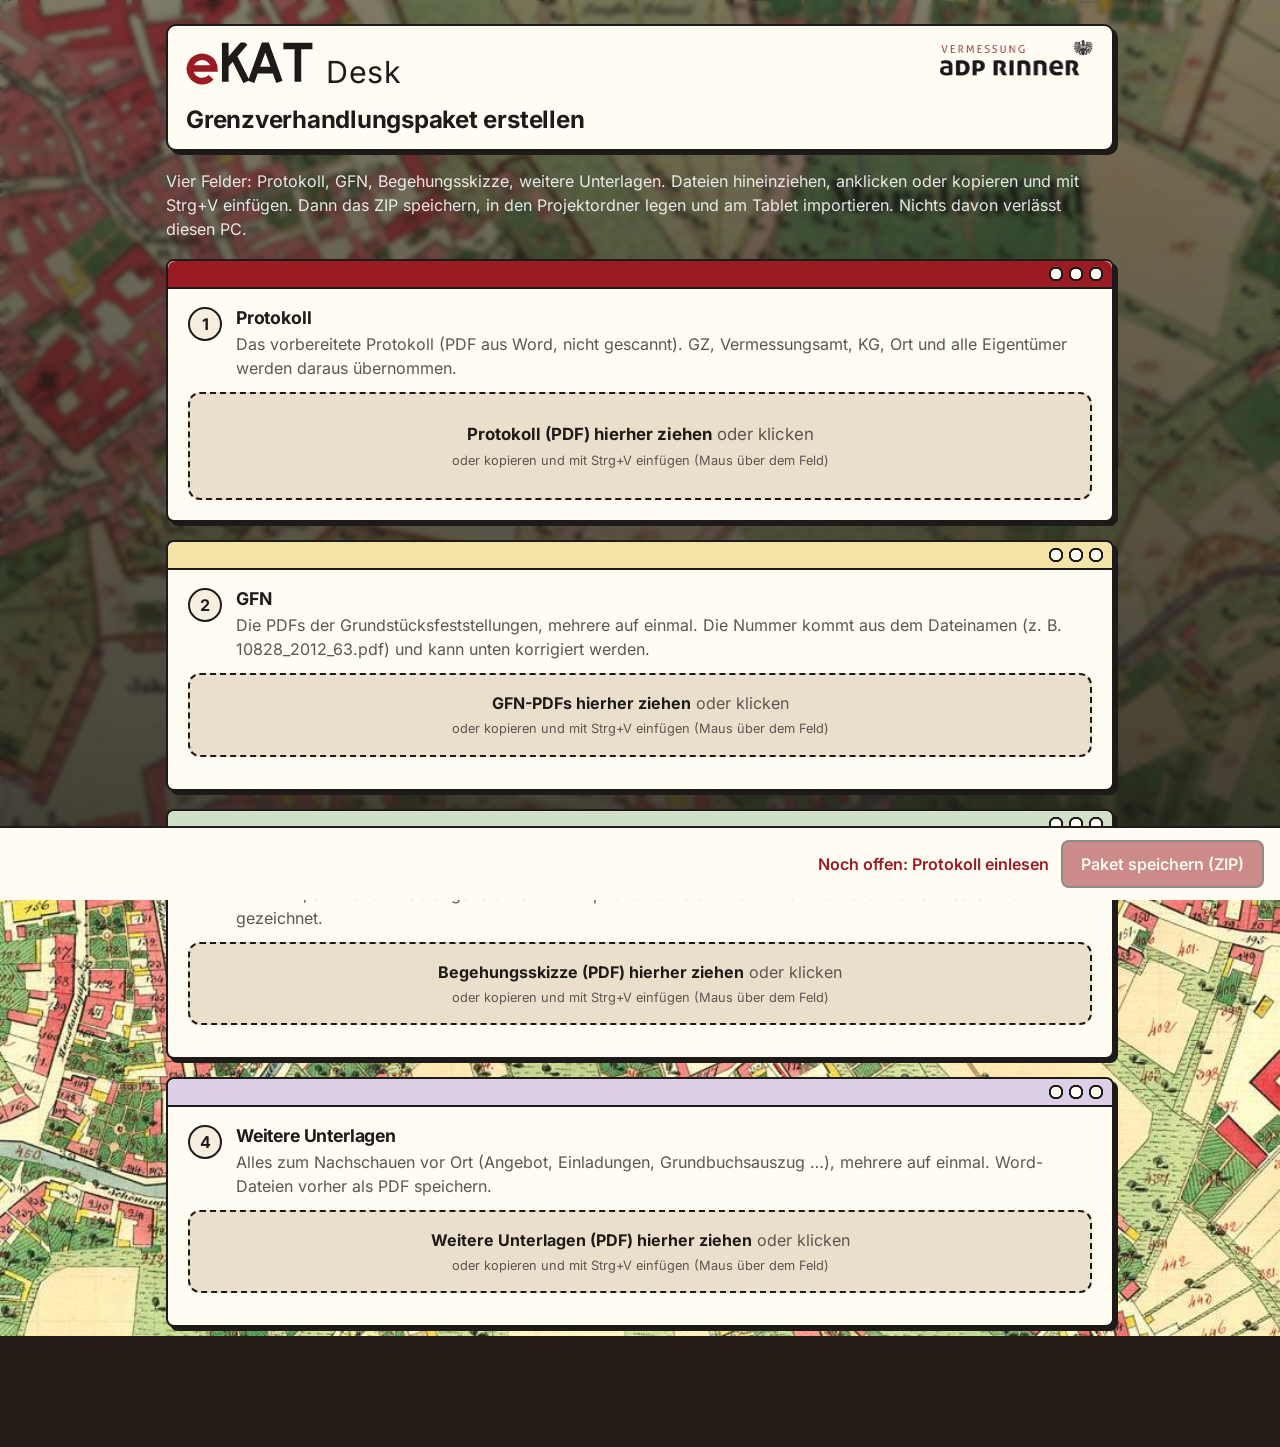
==== commit 88126e38: "eKAT-Wortmarke als gemeinsames Logo, ohne 'by ADP Rinner', Titel Grenzverhandlungspaket erstellen Co" ====
--- a/buero/index.html
+++ b/buero/index.html
@@ -72,9 +72,10 @@
 <div class="pk">
   <div class="pk-head">
     <div class="brand-row">
-      <div class="ekat"><img src="icon.svg" alt="" width="56" height="56"><div><div class="ekat-name"><span class="ekat-e">e</span>KAT <span class="ekat-app">Desk</span></div><div class="ekat-by">Paket erstellen · by ADP Rinner</div></div></div>
+      <div class="ekat"><div class="ekat-logo"><img src="../grenzverhandlung-app-0.1_v2/assets/ekat.svg" alt="eKAT" width="326" height="112"><span class="ekat-app">Desk</span></div></div>
       <img class="adp" src="../grenzverhandlung-app-0.1_v2/assets/logo.png" alt="Vermessung ADP Rinner" width="155" height="46">
     </div>
+    <h1>Grenzverhandlungspaket erstellen</h1>
   </div>
   <p class="muted" style="margin:0">Vier Felder: Protokoll, GFN, Begehungsskizze, weitere Unterlagen. Dateien hineinziehen, anklicken oder kopieren und mit Strg+V einfügen. Dann das ZIP speichern, in den Projektordner legen und am Tablet importieren. Nichts davon verlässt diesen PC.</p>
 
--- a/grenzverhandlung-app-0.1_v2/retro.css
+++ b/grenzverhandlung-app-0.1_v2/retro.css
@@ -361,19 +361,16 @@
 /* 0.9.11: Hintergrundbild am Startbildschirm ganz leicht weichzeichnen */
 .start::before { -webkit-backdrop-filter: blur(2.5px); backdrop-filter: blur(2.5px); }
 
-/* ---------- eKAT-Marke (eKAT Field / eKAT Desk, by ADP Rinner) ---------- */
-.brand-row { display: flex; align-items: center; justify-content: space-between; gap: 14px 24px; flex-wrap: wrap; }
-.ekat { display: flex; align-items: center; gap: 12px; }
-.ekat > img { width: 56px; height: 56px; flex: none; border-radius: 13px; box-shadow: var(--hard-s); }
-.ekat-name { font-size: 1.75rem; font-weight: 700; letter-spacing: -.01em; line-height: 1.05; color: var(--ink); }
-.ekat-e { color: var(--brand); }
-.ekat-app { font-weight: 400; }
-.ekat-by { margin-top: 3px; font-size: .78rem; font-weight: 600; letter-spacing: .06em; text-transform: uppercase; color: var(--muted); }
-.brand-row img.adp { height: 44px; width: auto; max-width: none; }
-.start-card .head .ekat > img { width: 56px; height: 56px; max-width: none; }
-.start-card .head .brand-row img.adp { width: auto; height: 46px; max-width: 45%; }
+/* ---------- eKAT-Marke (Wortmarke gleich für eKAT Field und eKAT Desk) ---------- */
+.brand-row { display: flex; align-items: center; justify-content: space-between; gap: 14px 24px; flex-wrap: wrap; width: 100%; }
+.ekat { display: flex; flex-direction: column; gap: 6px; }
+.ekat-logo { display: flex; align-items: flex-end; gap: 12px; }
+.ekat-logo img, .start-card .head .ekat-logo img { height: 44px; width: auto; max-width: none; display: block; }
+.ekat-app { font-size: 1.9rem; font-weight: 400; letter-spacing: .02em; color: var(--ink); line-height: .8; padding-bottom: 1px; }
+.ekat-sub { font-size: .78rem; font-weight: 600; letter-spacing: .08em; text-transform: uppercase; color: var(--muted); }
+.brand-row img.adp, .start-card .head .brand-row img.adp { height: 46px; width: auto; max-width: 45%; }
 @media (max-width: 560px) {
-  .brand-row img.adp { height: 34px !important; }
-  .ekat-name { font-size: 1.5rem; }
-  .ekat > img, .start-card .head .ekat > img { width: 48px; height: 48px; }
-}
+  .ekat-logo img, .start-card .head .ekat-logo img { height: 36px; }
+  .ekat-app { font-size: 1.55rem; }
+  .brand-row img.adp, .start-card .head .brand-row img.adp { height: 34px; }
+}
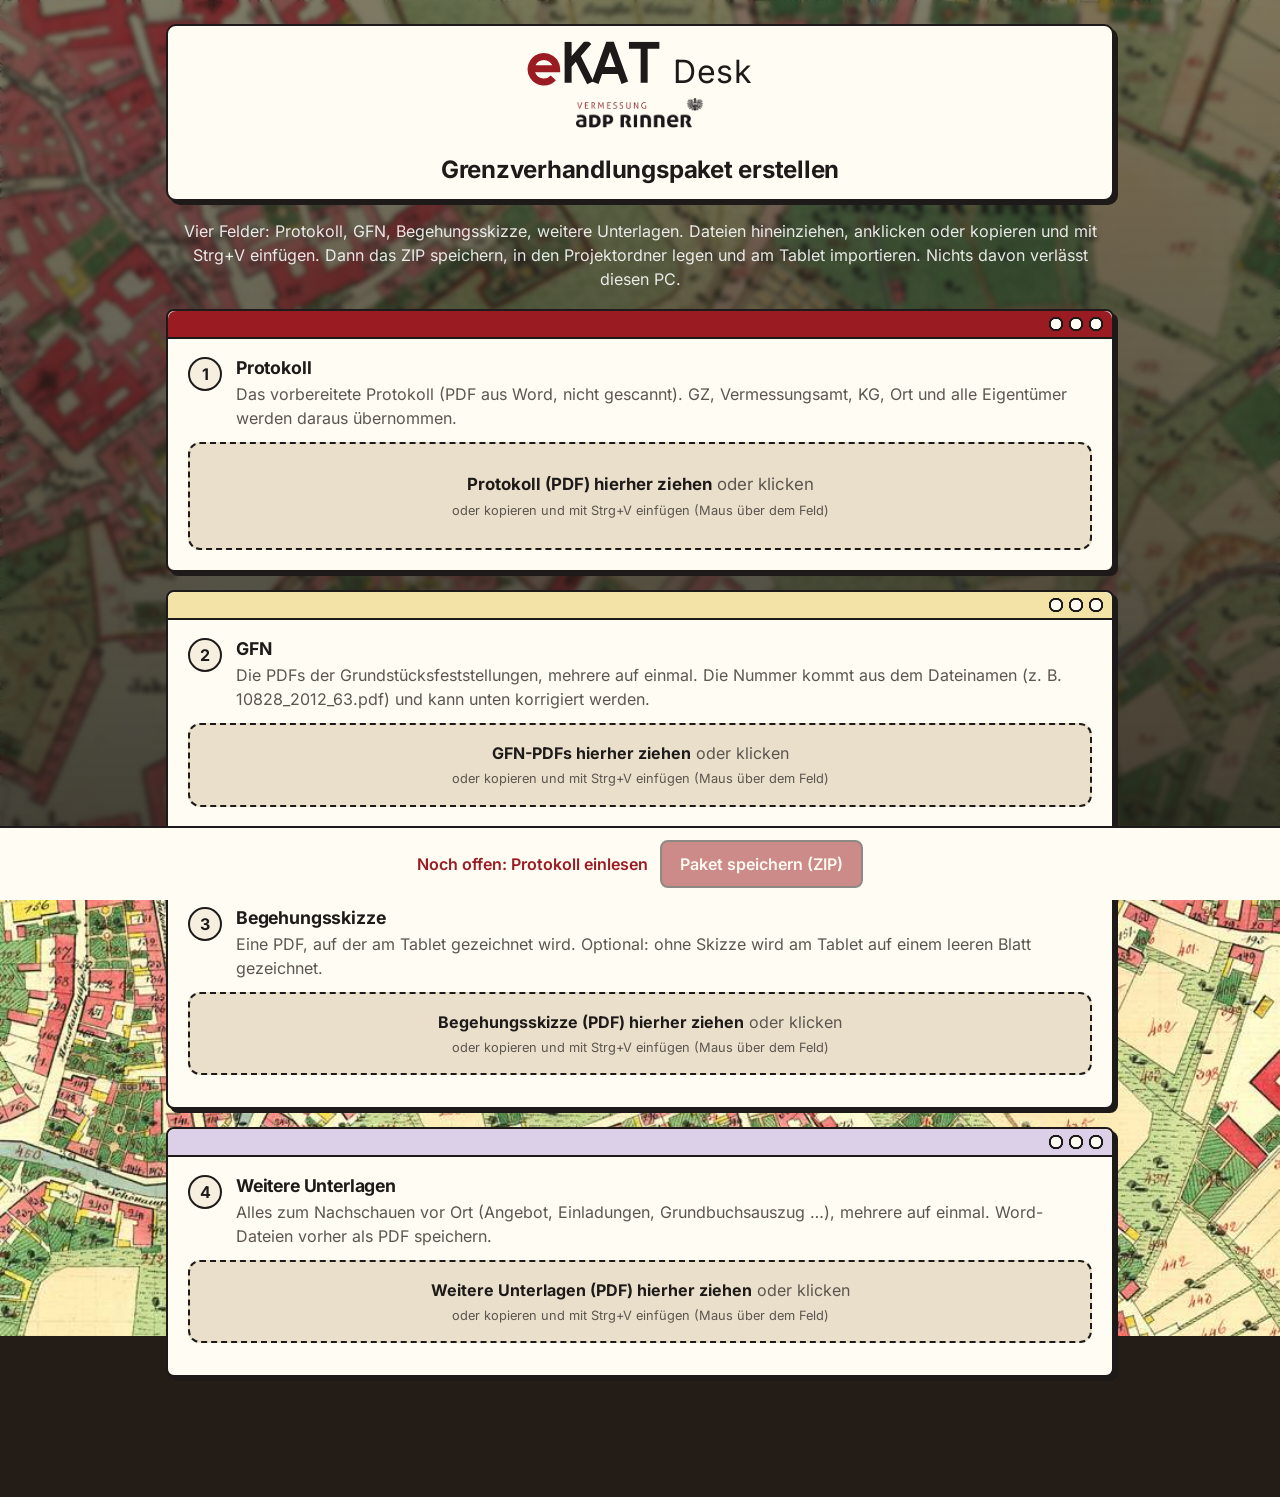
==== commit ffdce39f: "Köpfe zentriert (beide Apps, alle Ansichten), Desk-Icon dunkel Co-Authored-By: Claude Opus 5.5 <nore" ====
--- a/buero/index.html
+++ b/buero/index.html
@@ -21,8 +21,9 @@
   .pk > p.muted { color: rgba(255,255,255,.88); }
   .pk { max-width: 980px; margin: 0 auto; padding: 24px 16px 120px; display: flex; flex-direction: column; gap: 18px; }
   .pk-head { display: flex; gap: 18px; align-items: center; flex-wrap: wrap; }
-  .pk-head .brand-row { flex: 1 1 auto; }
-  .pk-head h1 { margin: 2px 0 0; font-size: 1.5rem; }
+  .pk-head { flex-direction: column; text-align: center; }
+  .pk-head h1 { margin: 2px 0 0; font-size: 1.5rem; text-align: center; }
+  .pk > p.muted { text-align: center; }
   .pk h2 { margin: 0 0 4px; font-size: 1.1rem; }
   .pk .card { display: flex; flex-direction: column; gap: 12px; }
   .pk-table { width: 100%; border-collapse: collapse; }
@@ -36,8 +37,8 @@
   .drop.over { border-color: var(--brand); background: var(--brand-soft); color: var(--ink); }
   .drop strong { color: var(--ink); }
   .file-chip { display: inline-flex; gap: 8px; align-items: center; padding: 6px 10px; border-radius: 99px; background: var(--good-soft); color: var(--good); font-weight: 600; font-size: .85rem; max-width: 100%; overflow: hidden; text-overflow: ellipsis; white-space: nowrap; }
-  .pk-bar { position: fixed; left: 0; right: 0; bottom: 0; background: var(--surface); border-top: 1px solid var(--line); padding: 12px 16px calc(env(safe-area-inset-bottom, 0px) + 12px); display: flex; gap: 12px; justify-content: flex-end; align-items: center; z-index: 10; }
-  .pk-bar .muted { flex: 1; font-size: .88rem; }
+  .pk-bar { position: fixed; left: 0; right: 0; bottom: 0; background: var(--surface); border-top: 1px solid var(--line); padding: 12px 16px calc(env(safe-area-inset-bottom, 0px) + 12px); display: flex; gap: 12px; justify-content: center; align-items: center; z-index: 10; }
+  .pk-bar .muted { flex: 0 1 auto; font-size: .88rem; }
   .pk-err { color: var(--crit); font-weight: 600; }
   .pk-scroll { overflow-x: auto; }
   .pk-scroll .pk-table { min-width: 840px; }
--- a/grenzverhandlung-app-0.1_v2/retro.css
+++ b/grenzverhandlung-app-0.1_v2/retro.css
@@ -361,16 +361,21 @@
 /* 0.9.11: Hintergrundbild am Startbildschirm ganz leicht weichzeichnen */
 .start::before { -webkit-backdrop-filter: blur(2.5px); backdrop-filter: blur(2.5px); }
 
-/* ---------- eKAT-Marke (Wortmarke gleich für eKAT Field und eKAT Desk) ---------- */
-.brand-row { display: flex; align-items: center; justify-content: space-between; gap: 14px 24px; flex-wrap: wrap; width: 100%; }
-.ekat { display: flex; flex-direction: column; gap: 6px; }
-.ekat-logo { display: flex; align-items: flex-end; gap: 12px; }
-.ekat-logo img, .start-card .head .ekat-logo img { height: 44px; width: auto; max-width: none; display: block; }
-.ekat-app { font-size: 1.9rem; font-weight: 400; letter-spacing: .02em; color: var(--ink); line-height: .8; padding-bottom: 1px; }
+/* ---------- eKAT-Marke (Wortmarke gleich für eKAT Field und eKAT Desk), Kopf zentriert ---------- */
+.brand-row { display: flex; flex-direction: column; align-items: center; gap: 12px; width: 100%; text-align: center; }
+.ekat { display: flex; flex-direction: column; align-items: center; gap: 8px; }
+.ekat-logo { display: flex; align-items: flex-end; justify-content: center; gap: 12px; }
+.ekat-logo img, .start-card .head .ekat-logo img { height: 46px; width: auto; max-width: none; display: block; }
+.ekat-app { font-size: 2rem; font-weight: 400; letter-spacing: .02em; color: var(--ink); line-height: .8; padding-bottom: 1px; }
 .ekat-sub { font-size: .78rem; font-weight: 600; letter-spacing: .08em; text-transform: uppercase; color: var(--muted); }
-.brand-row img.adp, .start-card .head .brand-row img.adp { height: 46px; width: auto; max-width: 45%; }
+.brand-row img.adp, .start-card .head .brand-row img.adp { height: 38px; width: auto; max-width: 70%; }
+.start-card .head { align-items: center; text-align: center; }
+.start-card .head h1 { margin-top: 4px; }
+.start-card .foot { justify-content: center; }
+.start-card .empty { text-align: center; }
 @media (max-width: 560px) {
-  .ekat-logo img, .start-card .head .ekat-logo img { height: 36px; }
-  .ekat-app { font-size: 1.55rem; }
-  .brand-row img.adp, .start-card .head .brand-row img.adp { height: 34px; }
-}
+  .ekat-logo img, .start-card .head .ekat-logo img { height: 38px; }
+  .ekat-app { font-size: 1.65rem; }
+  .brand-row img.adp, .start-card .head .brand-row img.adp { height: 32px; }
+  .start-card .foot .btn { flex: 1 1 100%; justify-content: center; }
+}
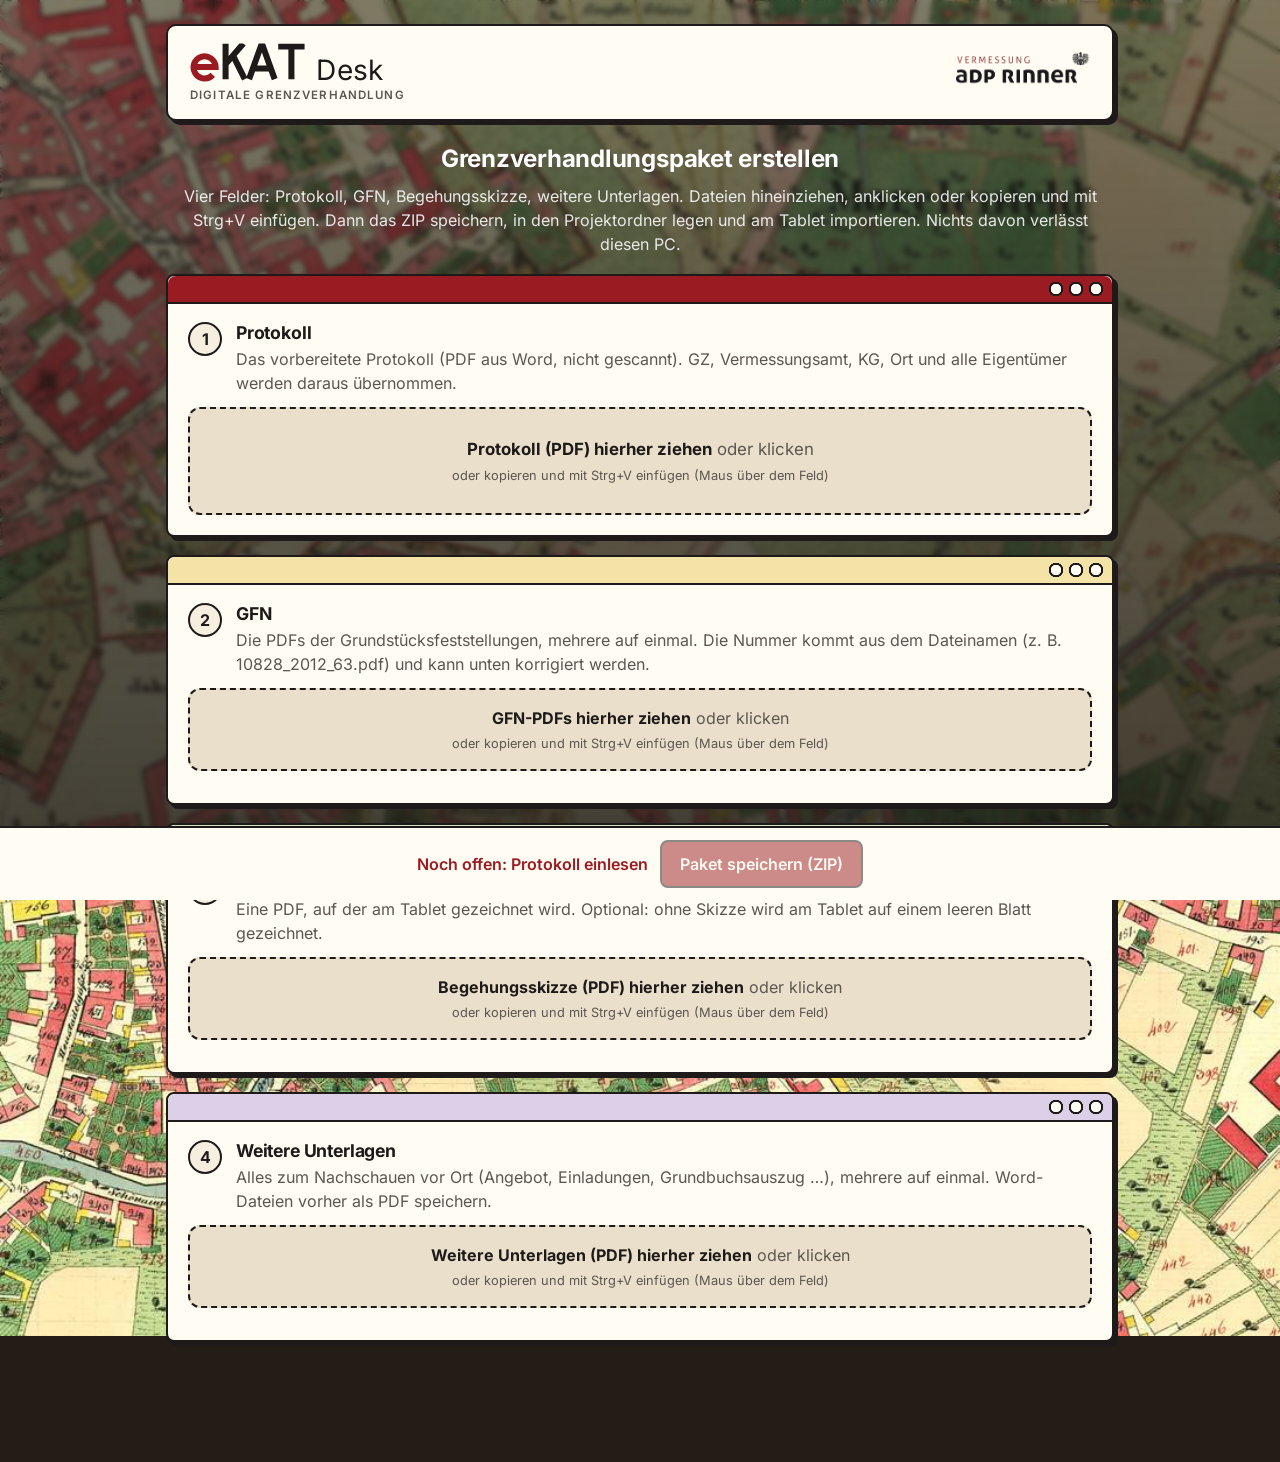
==== commit e09d5d6e: "Einheitlicher Kopf: eKAT links, ADP rechts, Unterzeile Digitale Grenzverhandlung in beiden Apps Co-A" ====
--- a/buero/index.html
+++ b/buero/index.html
@@ -21,7 +21,8 @@
   .pk > p.muted { color: rgba(255,255,255,.88); }
   .pk { max-width: 980px; margin: 0 auto; padding: 24px 16px 120px; display: flex; flex-direction: column; gap: 18px; }
   .pk-head { display: flex; gap: 18px; align-items: center; flex-wrap: wrap; }
-  .pk-head { flex-direction: column; text-align: center; }
+  .pk-head { padding: 16px 22px; }
+  .pk-title { margin: 6px 0 -8px; text-align: center; color: #fff; font-size: 1.5rem; }
   .pk-head h1 { margin: 2px 0 0; font-size: 1.5rem; text-align: center; }
   .pk > p.muted { text-align: center; }
   .pk h2 { margin: 0 0 4px; font-size: 1.1rem; }
@@ -73,11 +74,11 @@
 <div class="pk">
   <div class="pk-head">
     <div class="brand-row">
-      <div class="ekat"><div class="ekat-logo"><img src="../grenzverhandlung-app-0.1_v2/assets/ekat.svg" alt="eKAT" width="326" height="112"><span class="ekat-app">Desk</span></div></div>
+      <div class="ekat"><div class="ekat-logo"><img src="../grenzverhandlung-app-0.1_v2/assets/ekat.svg" alt="eKAT" width="326" height="112"><span class="ekat-app">Desk</span></div><div class="ekat-sub">Digitale Grenzverhandlung</div></div>
       <img class="adp" src="../grenzverhandlung-app-0.1_v2/assets/logo.png" alt="Vermessung ADP Rinner" width="155" height="46">
     </div>
-    <h1>Grenzverhandlungspaket erstellen</h1>
   </div>
+  <h1 class="pk-title">Grenzverhandlungspaket erstellen</h1>
   <p class="muted" style="margin:0">Vier Felder: Protokoll, GFN, Begehungsskizze, weitere Unterlagen. Dateien hineinziehen, anklicken oder kopieren und mit Strg+V einfügen. Dann das ZIP speichern, in den Projektordner legen und am Tablet importieren. Nichts davon verlässt diesen PC.</p>
 
   <section class="card step" id="st-prot">
--- a/grenzverhandlung-app-0.1_v2/retro.css
+++ b/grenzverhandlung-app-0.1_v2/retro.css
@@ -361,21 +361,26 @@
 /* 0.9.11: Hintergrundbild am Startbildschirm ganz leicht weichzeichnen */
 .start::before { -webkit-backdrop-filter: blur(2.5px); backdrop-filter: blur(2.5px); }
 
-/* ---------- eKAT-Marke (Wortmarke gleich für eKAT Field und eKAT Desk), Kopf zentriert ---------- */
-.brand-row { display: flex; flex-direction: column; align-items: center; gap: 12px; width: 100%; text-align: center; }
-.ekat { display: flex; flex-direction: column; align-items: center; gap: 8px; }
-.ekat-logo { display: flex; align-items: flex-end; justify-content: center; gap: 12px; }
-.ekat-logo img, .start-card .head .ekat-logo img { height: 46px; width: auto; max-width: none; display: block; }
-.ekat-app { font-size: 2rem; font-weight: 400; letter-spacing: .02em; color: var(--ink); line-height: .8; padding-bottom: 1px; }
-.ekat-sub { font-size: .78rem; font-weight: 600; letter-spacing: .08em; text-transform: uppercase; color: var(--muted); }
-.brand-row img.adp, .start-card .head .brand-row img.adp { height: 38px; width: auto; max-width: 70%; }
-.start-card .head { align-items: center; text-align: center; }
-.start-card .head h1 { margin-top: 4px; }
+/* ---------- eKAT-Kopf: gleich in eKAT Field und eKAT Desk (eKAT links, ADP rechts) ---------- */
+.brand-row { display: flex; flex-direction: row; align-items: center; justify-content: space-between; gap: 16px; width: 100%; text-align: left; }
+.ekat { display: flex; flex-direction: column; align-items: flex-start; gap: 7px; min-width: 0; }
+.ekat-logo { display: flex; align-items: flex-end; gap: 10px; }
+.ekat-logo img, .start-card .head .ekat-logo img { height: 40px; width: auto; max-width: none; display: block; }
+.ekat-app { font-size: 1.75rem; font-weight: 400; letter-spacing: .01em; color: var(--ink); line-height: .8; padding-bottom: 1px; }
+.ekat-sub { font-size: .72rem; font-weight: 600; letter-spacing: .1em; text-transform: uppercase; color: var(--muted); line-height: 1.2; white-space: nowrap; }
+.brand-row img.adp, .start-card .head .brand-row img.adp { height: 40px; width: auto; max-width: 42%; flex: none; object-fit: contain; }
+.start-card .head { align-items: stretch; text-align: center; }
+.start-card .head .brand-row { padding-bottom: 18px; border-bottom: 1px solid var(--line); }
+.start-card .head h1 { margin-top: 6px; }
 .start-card .foot { justify-content: center; }
 .start-card .empty { text-align: center; }
 @media (max-width: 560px) {
-  .ekat-logo img, .start-card .head .ekat-logo img { height: 38px; }
-  .ekat-app { font-size: 1.65rem; }
-  .brand-row img.adp, .start-card .head .brand-row img.adp { height: 32px; }
+  .brand-row { gap: 10px; }
+  .ekat { gap: 5px; }
+  .ekat-logo { gap: 7px; }
+  .ekat-logo img, .start-card .head .ekat-logo img { height: 30px; }
+  .ekat-app { font-size: 1.3rem; }
+  .ekat-sub { font-size: .6rem; letter-spacing: .08em; }
+  .brand-row img.adp, .start-card .head .brand-row img.adp { height: 28px; }
   .start-card .foot .btn { flex: 1 1 100%; justify-content: center; }
 }
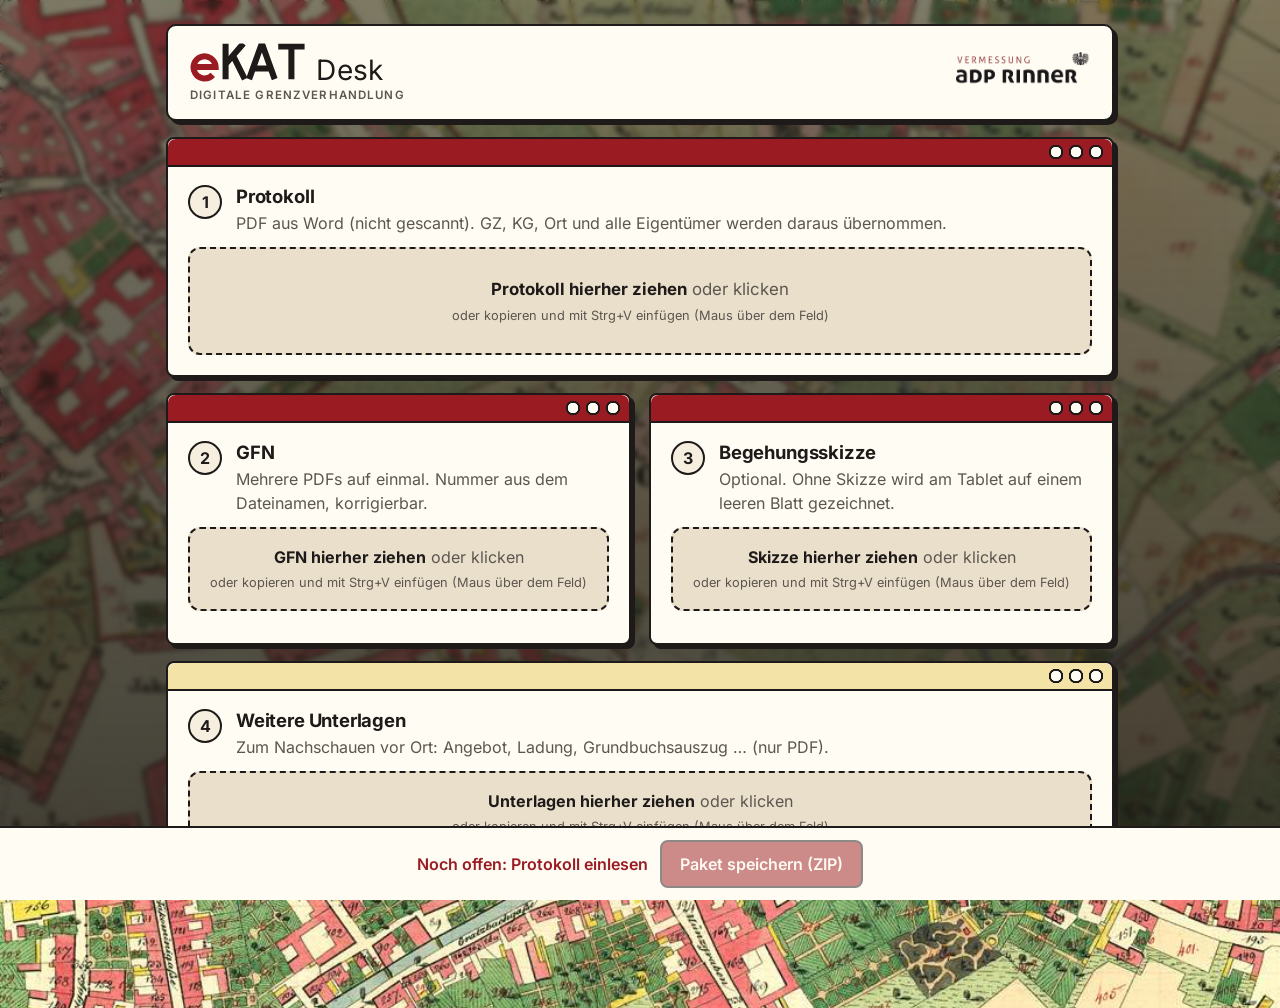
==== commit b65042e8: "eKAT Field: eigener Schritt Behelfe; eKAT Desk aufgeräumt (0.9.18) Co-Authored-By: Claude Opus 5.5 <" ====
--- a/buero/index.html
+++ b/buero/index.html
@@ -68,6 +68,14 @@
   @media (max-width: 640px) { .ppl { columns: 1; } }
   .ppl li { break-inside: avoid; margin-bottom: 2px; }
   .ppl .muted { font-size: .82rem; }
+  .pk-pair { display: grid; grid-template-columns: 1fr 1fr; gap: 18px; align-items: start; }
+  @media (max-width: 820px) { .pk-pair { grid-template-columns: 1fr; } }
+  .pk-pair .pk-list li input.nr { flex: 1 1 140px; }
+  .pk-pair .pk-list li .fn { flex: 1 1 100%; order: 3; max-width: none; padding-left: 2px; }
+  .pk-pair .pk-list li button.x { order: 1; margin-left: auto; }
+  .pk-pair .pk-list li input:not(.nr) { flex: 1 1 100%; order: 2; }
+  .step-h h2 { font-size: 1.15rem; }
+  .pk { gap: 16px; }
 </style>
 </head>
 <body>
@@ -78,30 +86,31 @@
       <img class="adp" src="../grenzverhandlung-app-0.1_v2/assets/logo.png" alt="Vermessung ADP Rinner" width="155" height="46">
     </div>
   </div>
-  <h1 class="pk-title">Grenzverhandlungspaket erstellen</h1>
-  <p class="muted" style="margin:0">Vier Felder: Protokoll, GFN, Begehungsskizze, weitere Unterlagen. Dateien hineinziehen, anklicken oder kopieren und mit Strg+V einfügen. Dann das ZIP speichern, in den Projektordner legen und am Tablet importieren. Nichts davon verlässt diesen PC.</p>
 
   <section class="card step" id="st-prot">
-    <div class="step-h"><span class="step-n">1</span><div><h2>Protokoll</h2><p class="muted" style="margin:0">Das vorbereitete Protokoll (PDF aus Word, nicht gescannt). GZ, Vermessungsamt, KG, Ort und alle Eigentümer werden daraus übernommen.</p></div></div>
-    <div class="drop big" id="drop-prot"><strong>Protokoll (PDF) hierher ziehen</strong> oder klicken</div>
+    <div class="step-h"><span class="step-n">1</span><div><h2>Protokoll</h2><p class="muted" style="margin:0">PDF aus Word (nicht gescannt). GZ, KG, Ort und alle Eigentümer werden daraus übernommen.</p></div></div>
+    <div class="drop big" id="drop-prot"><strong>Protokoll hierher ziehen</strong> oder klicken</div>
     <div id="prot-sum" hidden></div>
   </section>
 
+  <div class="pk-pair">
   <section class="card step" id="st-gfn">
-    <div class="step-h"><span class="step-n">2</span><div><h2>GFN</h2><p class="muted" style="margin:0">Die PDFs der Grundstücksfeststellungen, mehrere auf einmal. Die Nummer kommt aus dem Dateinamen (z. B. 10828_2012_63.pdf) und kann unten korrigiert werden.</p></div></div>
-    <div class="drop" id="drop-beh"><strong>GFN-PDFs hierher ziehen</strong> oder klicken</div>
+    <div class="step-h"><span class="step-n">2</span><div><h2>GFN</h2><p class="muted" style="margin:0">Mehrere PDFs auf einmal. Nummer aus dem Dateinamen, korrigierbar.</p></div></div>
+    <div class="drop" id="drop-beh"><strong>GFN hierher ziehen</strong> oder klicken</div>
     <ul class="pk-list" id="beh"></ul>
   </section>
 
   <section class="card step" id="st-sk">
-    <div class="step-h"><span class="step-n">3</span><div><h2>Begehungsskizze</h2><p class="muted" style="margin:0">Eine PDF, auf der am Tablet gezeichnet wird. Optional: ohne Skizze wird am Tablet auf einem leeren Blatt gezeichnet.</p></div></div>
-    <div class="drop" id="drop-sk"><strong>Begehungsskizze (PDF) hierher ziehen</strong> oder klicken</div>
+    <div class="step-h"><span class="step-n">3</span><div><h2>Begehungsskizze</h2><p class="muted" style="margin:0">Optional. Ohne Skizze wird am Tablet auf einem leeren Blatt gezeichnet.</p></div></div>
+    <div class="drop" id="drop-sk"><strong>Skizze hierher ziehen</strong> oder klicken</div>
     <ul class="pk-list" id="sk"></ul>
   </section>
 
+  </div>
+
   <section class="card step" id="st-unt">
-    <div class="step-h"><span class="step-n">4</span><div><h2>Weitere Unterlagen</h2><p class="muted" style="margin:0">Alles zum Nachschauen vor Ort (Angebot, Einladungen, Grundbuchsauszug …), mehrere auf einmal. Word-Dateien vorher als PDF speichern.</p></div></div>
-    <div class="drop" id="drop-unt"><strong>Weitere Unterlagen (PDF) hierher ziehen</strong> oder klicken</div>
+    <div class="step-h"><span class="step-n">4</span><div><h2>Weitere Unterlagen</h2><p class="muted" style="margin:0">Zum Nachschauen vor Ort: Angebot, Ladung, Grundbuchsauszug … (nur PDF).</p></div></div>
+    <div class="drop" id="drop-unt"><strong>Unterlagen hierher ziehen</strong> oder klicken</div>
     <ul class="pk-list" id="unt"></ul>
   </section>
 </div>
--- a/grenzverhandlung-app-0.1_v2/retro.css
+++ b/grenzverhandlung-app-0.1_v2/retro.css
@@ -384,3 +384,10 @@
   .brand-row img.adp, .start-card .head .brand-row img.adp { height: 28px; }
   .start-card .foot .btn { flex: 1 1 100%; justify-content: center; }
 }
+
+/* 0.9.18: eigener Schritt Behelfe */
+.behelfe-card .opener-text p { margin: 0 0 8px; }
+.behelfe-sel { font-weight: 700; font-size: 1.02rem; }
+.gfn-list li { padding: 8px 6px; border-radius: 8px; }
+.gfn-list li.on { background: var(--good-soft, #e3efe3); }
+.gfn-list .check input { width: 22px; height: 22px; }
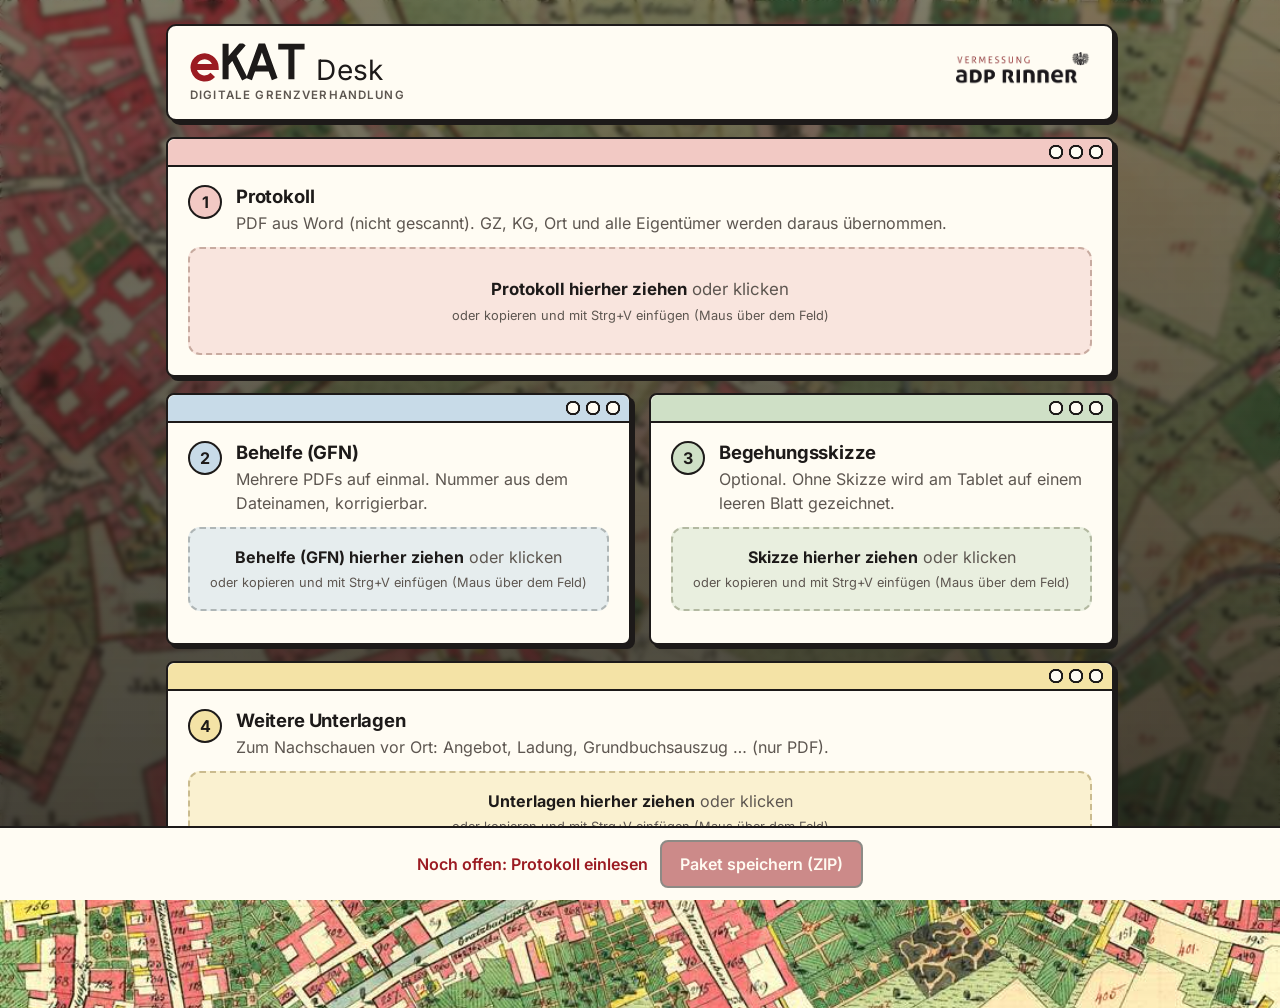
==== commit 08fe3d11: "eKAT Desk: vier Felder in Pastellfarben, Feld 2 heißt Behelfe (GFN) (0.9.19) Co-Authored-By: Claude " ====
--- a/buero/index.html
+++ b/buero/index.html
@@ -76,6 +76,13 @@
   .pk-pair .pk-list li input:not(.nr) { flex: 1 1 100%; order: 2; }
   .step-h h2 { font-size: 1.15rem; }
   .pk { gap: 16px; }
+  /* je Feld eine Pastellfarbe: Titelleiste, Nummer, Ablagefeld */
+  #st-prot { --pc: var(--p-rose); } #st-gfn { --pc: var(--p-sky); } #st-sk { --pc: var(--p-sage); } #st-unt { --pc: var(--p-butter); }
+  .pk .card.step::before { background-color: var(--pc) !important; }
+  .pk .card.step .step-n { background: var(--pc); }
+  .pk .card.step.done .step-n { background: var(--good); }
+  .pk .card.step .drop { background: color-mix(in srgb, var(--pc) 45%, var(--surface)); border-color: color-mix(in srgb, var(--pc) 60%, #8a7f6a); }
+  .pk .card.step .drop:hover, .pk .card.step .drop.over { background: color-mix(in srgb, var(--pc) 75%, var(--surface)); }
 </style>
 </head>
 <body>
@@ -95,8 +102,8 @@
 
   <div class="pk-pair">
   <section class="card step" id="st-gfn">
-    <div class="step-h"><span class="step-n">2</span><div><h2>GFN</h2><p class="muted" style="margin:0">Mehrere PDFs auf einmal. Nummer aus dem Dateinamen, korrigierbar.</p></div></div>
-    <div class="drop" id="drop-beh"><strong>GFN hierher ziehen</strong> oder klicken</div>
+    <div class="step-h"><span class="step-n">2</span><div><h2>Behelfe (GFN)</h2><p class="muted" style="margin:0">Mehrere PDFs auf einmal. Nummer aus dem Dateinamen, korrigierbar.</p></div></div>
+    <div class="drop" id="drop-beh"><strong>Behelfe (GFN) hierher ziehen</strong> oder klicken</div>
     <ul class="pk-list" id="beh"></ul>
   </section>
 
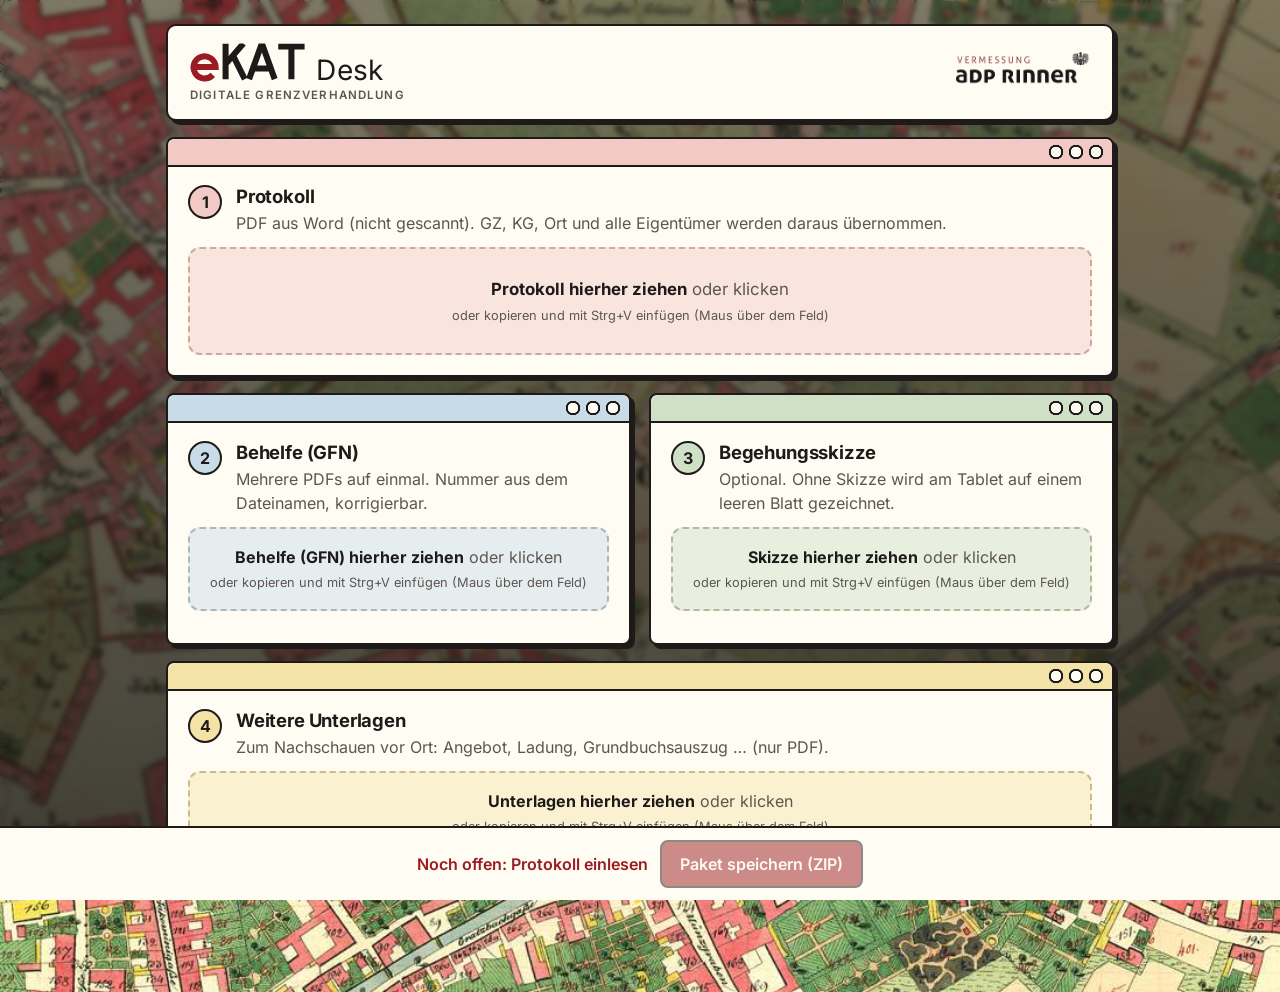
==== commit 312dedc7: "Ansichten für alle Geräte; eKAT Desk mittig am PC (0.9.20) Co-Authored-By: Claude Opus 5.5 <noreply@" ====
--- a/buero/index.html
+++ b/buero/index.html
@@ -76,6 +76,10 @@
   .pk-pair .pk-list li input:not(.nr) { flex: 1 1 100%; order: 2; }
   .step-h h2 { font-size: 1.15rem; }
   .pk { gap: 16px; }
+  /* PC: ganzer Block in der Bildschirmmitte (waagrecht und senkrecht, solange er hineinpasst) */
+  .pk { min-height: 100vh; min-height: 100dvh; box-sizing: border-box; justify-content: center; padding-top: 24px; padding-bottom: 104px; }
+  @media (max-height: 560px) { .pk { justify-content: flex-start; } }
+  @media (hover: none) and (pointer: coarse) { .drop .hint { display: none; } }
   /* je Feld eine Pastellfarbe: Titelleiste, Nummer, Ablagefeld */
   #st-prot { --pc: var(--p-rose); } #st-gfn { --pc: var(--p-sky); } #st-sk { --pc: var(--p-sage); } #st-unt { --pc: var(--p-butter); }
   .pk .card.step::before { background-color: var(--pc) !important; }
--- a/grenzverhandlung-app-0.1_v2/retro.css
+++ b/grenzverhandlung-app-0.1_v2/retro.css
@@ -391,3 +391,7 @@
 .gfn-list li { padding: 8px 6px; border-radius: 8px; }
 .gfn-list li.on { background: var(--good-soft, #e3efe3); }
 .gfn-list .check input { width: 22px; height: 22px; }
+
+/* 0.9.20: Ansichten für alle Geräte */
+.btn { max-width: 100%; }
+.btn.tb { white-space: normal; text-align: left; height: auto; min-height: 40px; line-height: 1.3; padding-top: 6px; padding-bottom: 6px; }
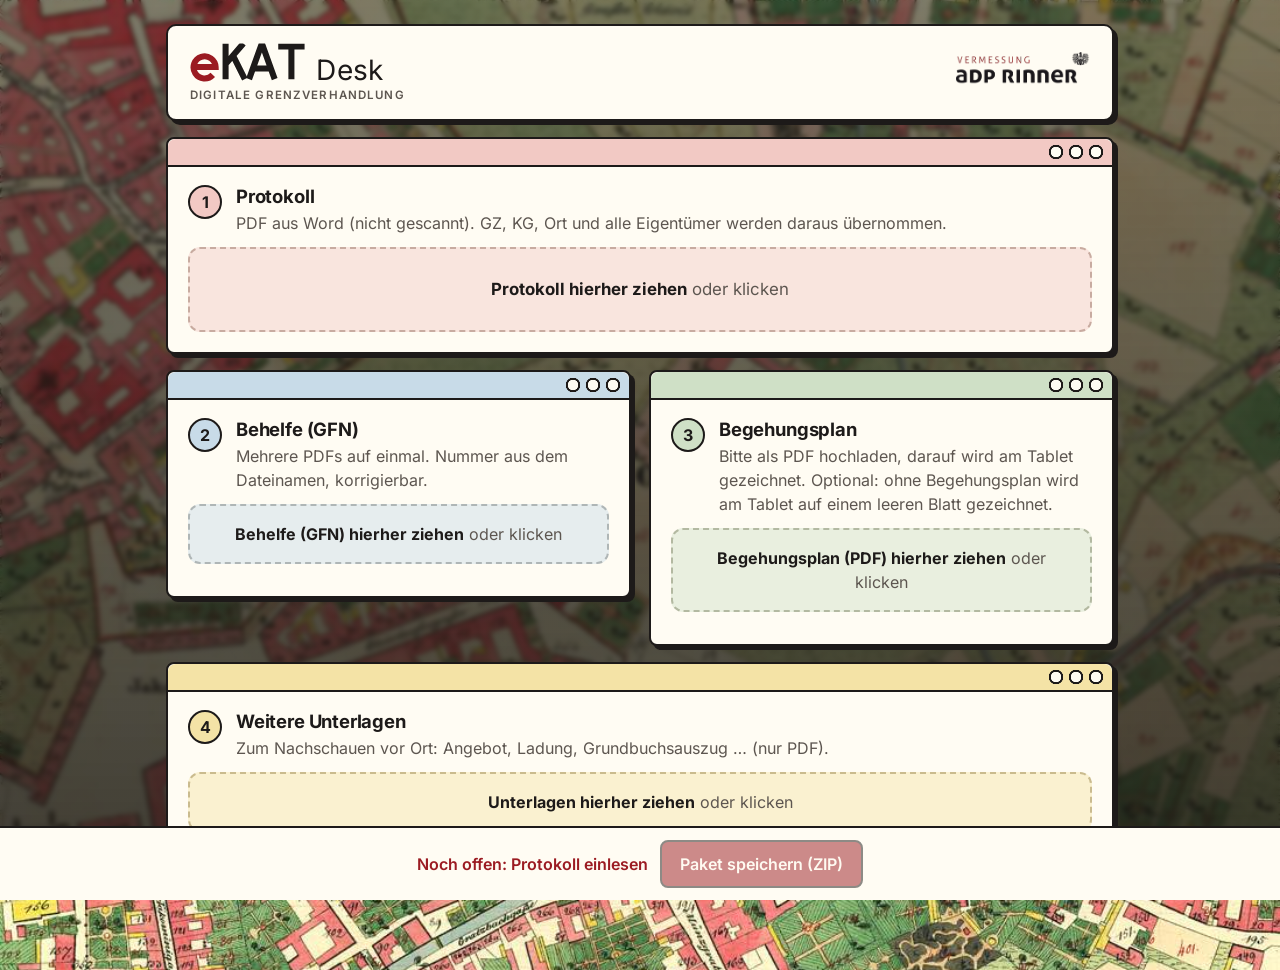
==== commit dccd81a5: "eKAT Desk: Feld 3 heißt Begehungsplan (PDF), Strg+V-Hinweis entfernt (0.9.21) Co-Authored-By: Claude" ====
--- a/buero/index.html
+++ b/buero/index.html
@@ -112,8 +112,8 @@
   </section>
 
   <section class="card step" id="st-sk">
-    <div class="step-h"><span class="step-n">3</span><div><h2>Begehungsskizze</h2><p class="muted" style="margin:0">Optional. Ohne Skizze wird am Tablet auf einem leeren Blatt gezeichnet.</p></div></div>
-    <div class="drop" id="drop-sk"><strong>Skizze hierher ziehen</strong> oder klicken</div>
+    <div class="step-h"><span class="step-n">3</span><div><h2>Begehungsplan</h2><p class="muted" style="margin:0">Bitte als PDF hochladen, darauf wird am Tablet gezeichnet. Optional: ohne Begehungsplan wird am Tablet auf einem leeren Blatt gezeichnet.</p></div></div>
+    <div class="drop" id="drop-sk"><strong>Begehungsplan (PDF) hierher ziehen</strong> oder klicken</div>
     <ul class="pk-list" id="sk"></ul>
   </section>
 
